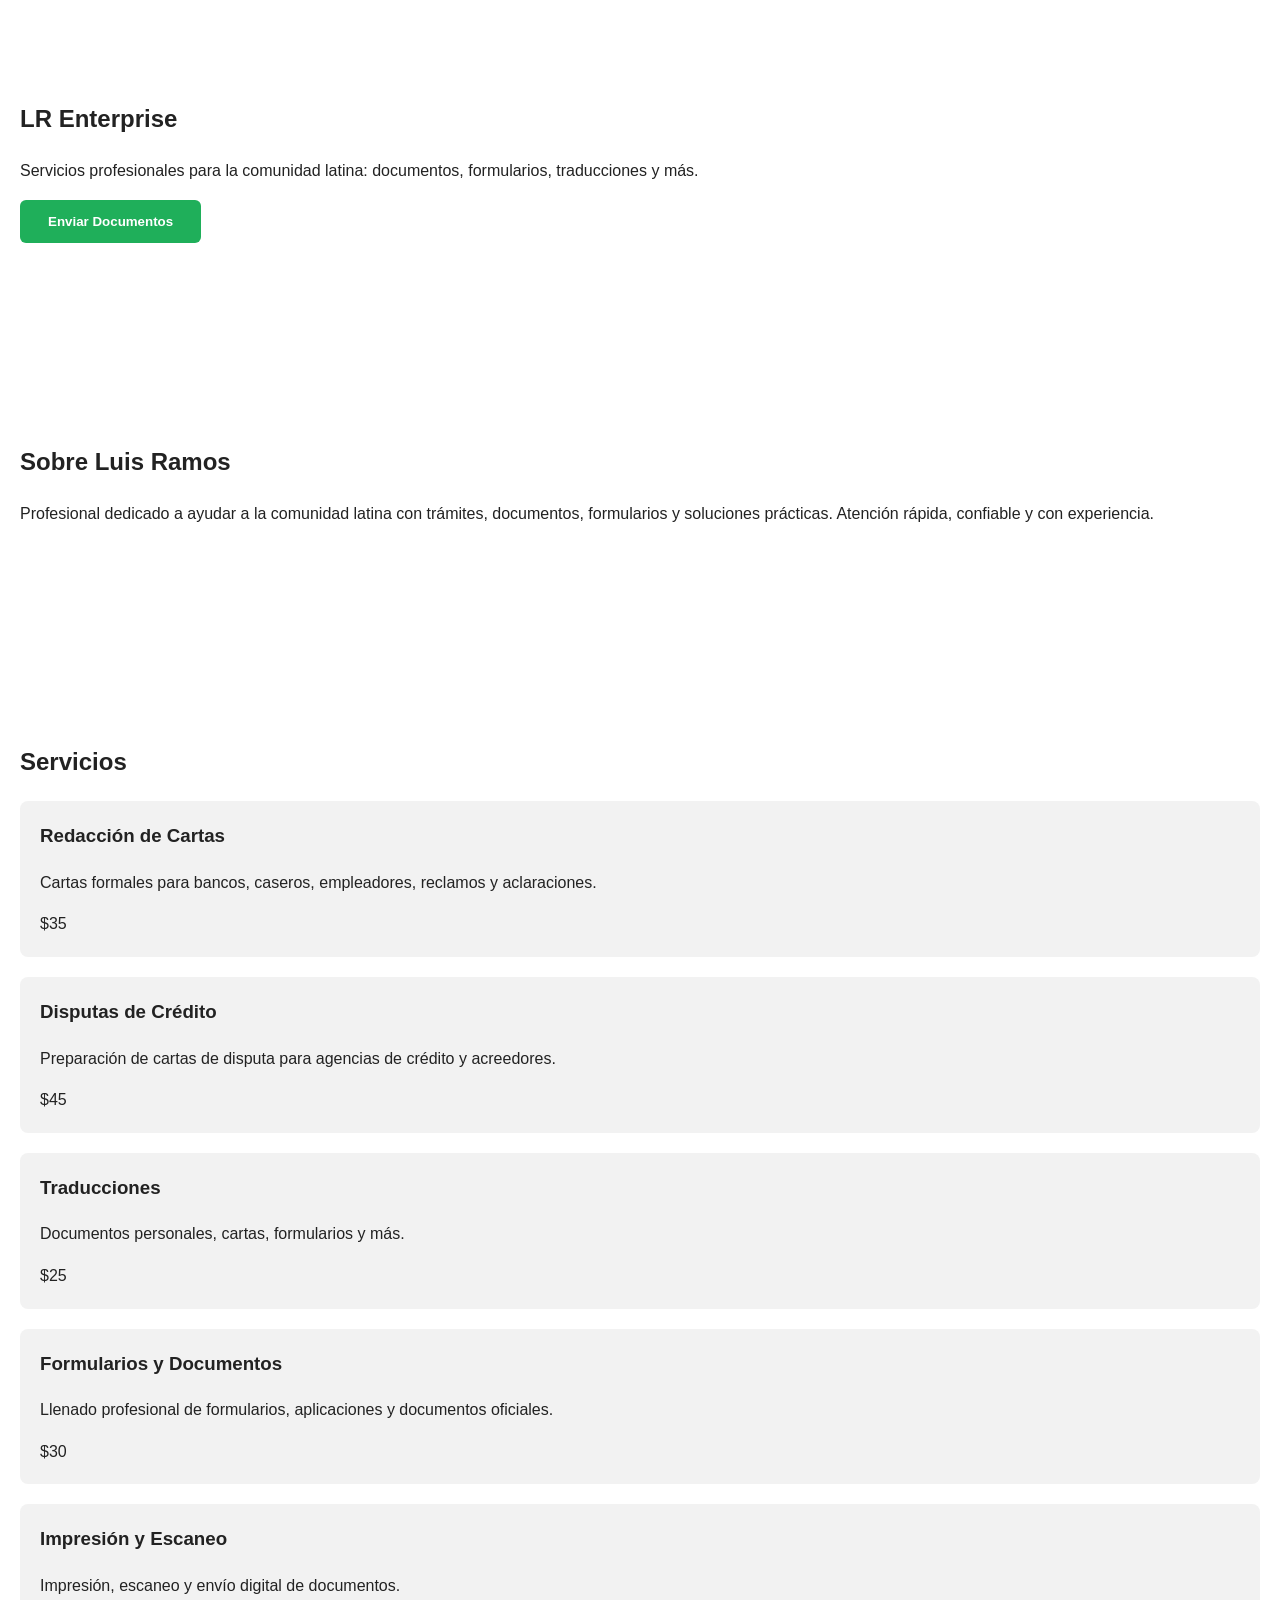
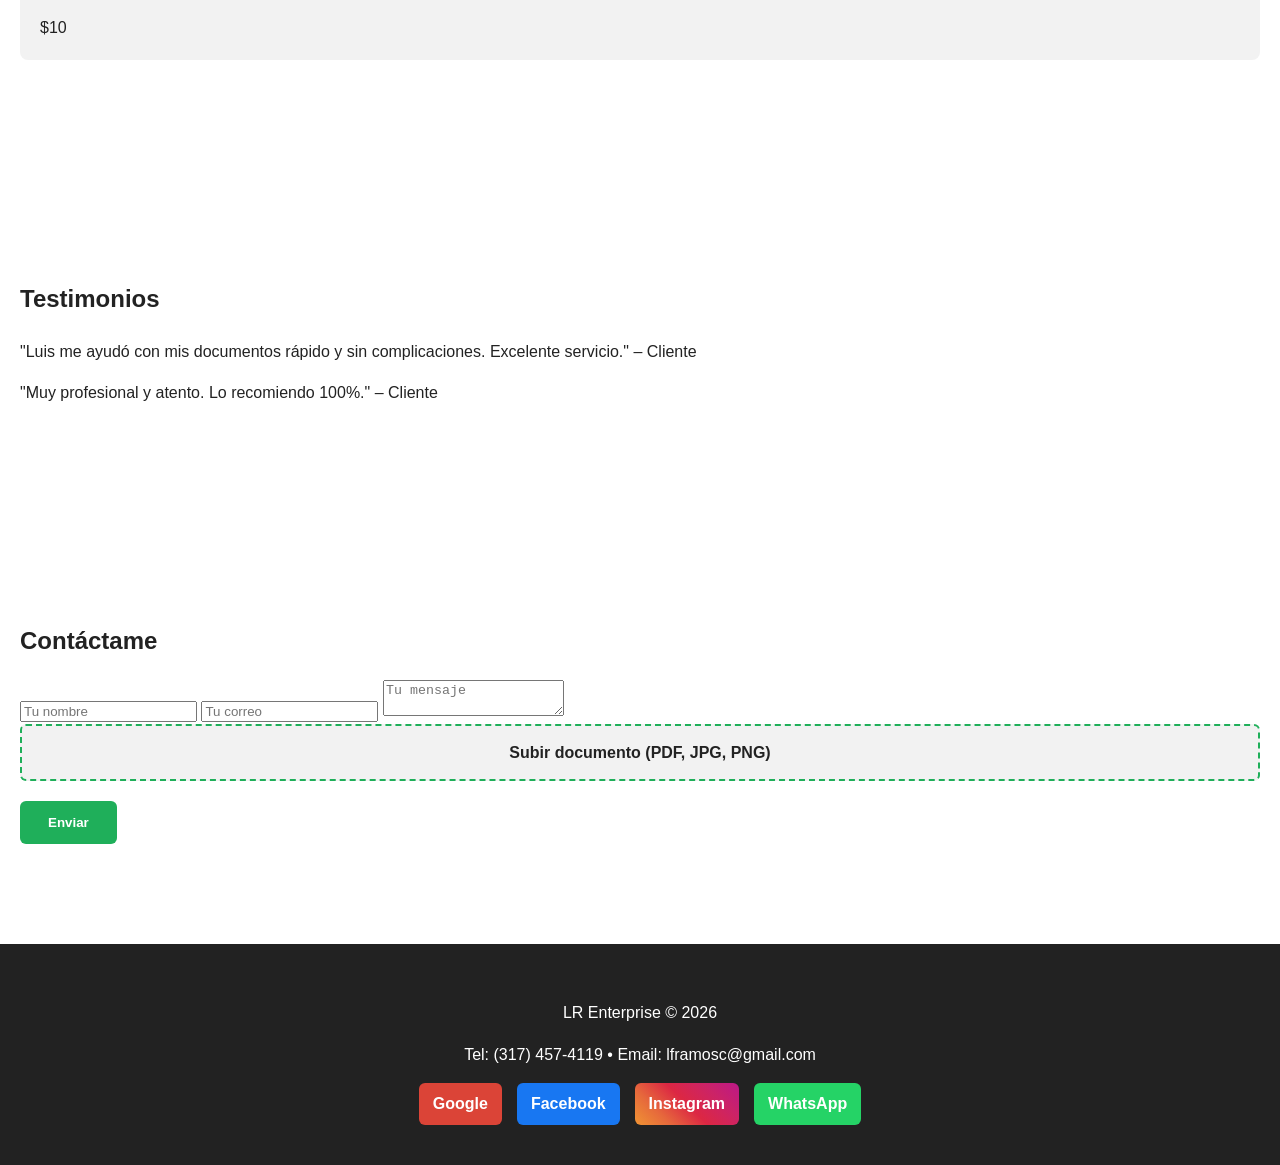
==== index.html @ 32233c4c "Actualizando footer y estilos de redes sociales" ====
<!DOCTYPE html>
<html lang="es">
<head>
  <meta charset="UTF-8">
  <meta name="viewport" content="width=device-width, initial-scale=1.0">
  <title>LR Enterprise - Servicios Profesionales</title>
  <link rel="stylesheet" href="style.css">
</head>

<body>

  <!-- HERO -->
  <section id="hero">
    <h1>LR Enterprise</h1>
    <p>Servicios profesionales para la comunidad latina: documentos, formularios, traducciones y más.</p>
    <button class="btn-primary">Enviar Documentos</button>
  </section>

  <!-- SOBRE LUIS -->
  <section id="about">
    <h2>Sobre Luis Ramos</h2>
    <p>Profesional dedicado a ayudar a la comunidad latina con trámites, documentos, formularios y soluciones prácticas. 
    Atención rápida, confiable y con experiencia.</p>
  </section>

  <!-- SERVICIOS -->
  <section id="services">
    <h2>Servicios</h2>

    <div class="service-item">
      <h3>Redacción de Cartas</h3>
      <p>Cartas formales para bancos, caseros, empleadores, reclamos y aclaraciones.</p>
      <span class="price">$35</span>
    </div>

    <div class="service-item">
      <h3>Disputas de Crédito</h3>
      <p>Preparación de cartas de disputa para agencias de crédito y acreedores.</p>
      <span class="price">$45</span>
    </div>

    <div class="service-item">
      <h3>Traducciones</h3>
      <p>Documentos personales, cartas, formularios y más.</p>
      <span class="price">$25</span>
    </div>

    <div class="service-item">
      <h3>Formularios y Documentos</h3>
      <p>Llenado profesional de formularios, aplicaciones y documentos oficiales.</p>
      <span class="price">$30</span>
    </div>

    <div class="service-item">
      <h3>Impresión y Escaneo</h3>
      <p>Impresión, escaneo y envío digital de documentos.</p>
      <span class="price">$10</span>
    </div>

  </section>

  <!-- TESTIMONIOS -->
  <section id="testimonials">
    <h2>Testimonios</h2>
    <p>"Luis me ayudó con mis documentos rápido y sin complicaciones. Excelente servicio." – Cliente</p>
    <p>"Muy profesional y atento. Lo recomiendo 100%." – Cliente</p>
  </section>

  <!-- FORMULARIO -->
  <section id="contact">
  <h2>Contáctame</h2>

  <form enctype="multipart/form-data">
    <input type="text" placeholder="Tu nombre" required>
    <input type="email" placeholder="Tu correo" required>
    <textarea placeholder="Tu mensaje" required></textarea>

    <label class="file-label">
      Subir documento (PDF, JPG, PNG)
      <input type="file" accept=".pdf,.jpg,.jpeg,.png" required>
    </label>

    <button class="btn-primary">Enviar</button>
  </form>
</section>


  <!-- FOOTER -->
<footer>
  <p>LR Enterprise © 2026</p>
  <p>Tel: (317) 457-4119 • Email: lframosc@gmail.com</p>

  <div class="social-links">
    <a class="google" href="https://g.page/r/" target="_blank">Google</a>
    <a class="facebook" href="https://facebook.com" target="_blank">Facebook</a>
    <a class="instagram" href="https://instagram.com" target="_blank">Instagram</a>
    <a class="whatsapp" href="https://wa.me/13174574119" target="_blank">WhatsApp</a>
  </div>
</footer>
---- style.css ----
/* ===========================
   PALETA LR ENTERPRISE
   =========================== */
:root {
  --verde: #1FAF5A;
  --verde-oscuro: #0D6A36;
  --blanco: #FFFFFF;
  --gris: #F2F2F2;
  --negro: #222222;
}

/* ===========================
   TIPOGRAFÍA Y BASE
   =========================== */
body {
  font-family: 'Inter', sans-serif;
  color: var(--negro);
  background-color: var(--blanco);
  line-height: 1.6;
  margin: 0;
  padding: 0;
}

h1, h2, h3 {
  font-family: 'Poppins', sans-serif;
  color: var(--negro);
  margin-top: 0;
}

/* ===========================
   SECCIONES
   =========================== */
section {
  padding: 100px 20px;
}

/* ===========================
   BOTONES
   =========================== */
.btn-primary {
  background-color: var(--verde);
  color: var(--blanco);
  padding: 14px 28px;
  border-radius: 6px;
  border: none;
  font-weight: 600;
  cursor: pointer;
  transition: 0.3s;
}

.btn-primary:hover {
  background-color: var(--verde-oscuro);
}

.btn-secondary {
  background-color: var(--blanco);
  color: var(--verde);
  padding: 14px 28px;
  border-radius: 6px;
  border: 2px solid var(--verde);
  font-weight: 600;
  cursor: pointer;
  transition: 0.3s;
}

.btn-secondary:hover {
  background-color: var(--gris);
}

/* ===========================
   INPUT DE ARCHIVOS
   =========================== */
.file-label {
  display: block;
  background: var(--gris);
  padding: 14px;
  border-radius: 6px;
  border: 2px dashed var(--verde);
  color: var(--negro);
  font-weight: 600;
  cursor: pointer;
  margin-bottom: 20px;
  text-align: center;
}

.file-label input {
  display: none;
}

.file-label:hover {
  background: #e8e8e8;
}

/* ===========================
   ANIMACIONES SUAVES
   =========================== */

/* Fade-in general */
section, .service-item, #hero h1, #hero p, footer {
  opacity: 0;
  transform: translateY(20px);
  animation: fadeIn 0.8s ease-out forwards;
}

/* Delay para cada sección */
#about { animation-delay: 0.2s; }
#services { animation-delay: 0.4s; }
#testimonials { animation-delay: 0.6s; }
#contact { animation-delay: 0.8s; }
footer { animation-delay: 1s; }

/* Keyframes */
@keyframes fadeIn {
  to {
    opacity: 1;
    transform: translateY(0);
  }
}

/* Hover suave en servicios */
.service-item {
  transition: transform 0.3s ease, box-shadow 0.3s ease;
  padding: 20px;
  border-radius: 8px;
  background: var(--gris);
  margin-bottom: 20px;
}

.service-item:hover {
  transform: translateY(-6px);
  box-shadow: 0 6px 18px rgba(0,0,0,0.1);
}

/* ===========================
   RESPONSIVE - MOVILES
   =========================== */
@media (max-width: 768px) {

  section {
    padding: 60px 20px;
  }

  h1 {
    font-size: 2rem;
    text-align: center;
  }

  h2 {
    font-size: 1.6rem;
    text-align: center;
  }

  #hero p {
    font-size: 1rem;
    text-align: center;
    margin-bottom: 20px;
  }

  .service-item {
    margin-bottom: 40px;
  }

  .price {
    font-size: 1.4rem;
    font-weight: bold;
    display: block;
    margin-top: 10px;
  }

  form {
    display: flex;
    flex-direction: column;
    gap: 15px;
  }

  input, textarea {
    width: 100%;
    padding: 12px;
    border-radius: 6px;
    border: 1px solid #ccc;
  }

  button {
    width: 100%;
  }

  footer p {
    text-align: center;
    font-size: 0.9rem;
  }
}

/* REDES SOCIALES */
.social-links {
  margin-top: 15px;
  display: flex;
  gap: 15px;
  justify-content: center;
}

.social-links a {
  padding: 8px 14px;
  border-radius: 6px;
  color: white;
  font-weight: bold;
  text-decoration: none;
}

/* Colores de cada red */
.social-links .google { background: #DB4437; }
.social-links .facebook { background: #1877F2; }
.social-links .instagram { 
  background: linear-gradient(45deg, #f09433, #e6683c, #dc2743, #cc2366, #bc1888); 
}
.social-links .whatsapp { background: #25D366; }

.social-links a:hover {
  opacity: 0.85;
}

footer {
  background: var(--negro);
  color: white;
  padding: 40px 20px;
  text-align: center;
}
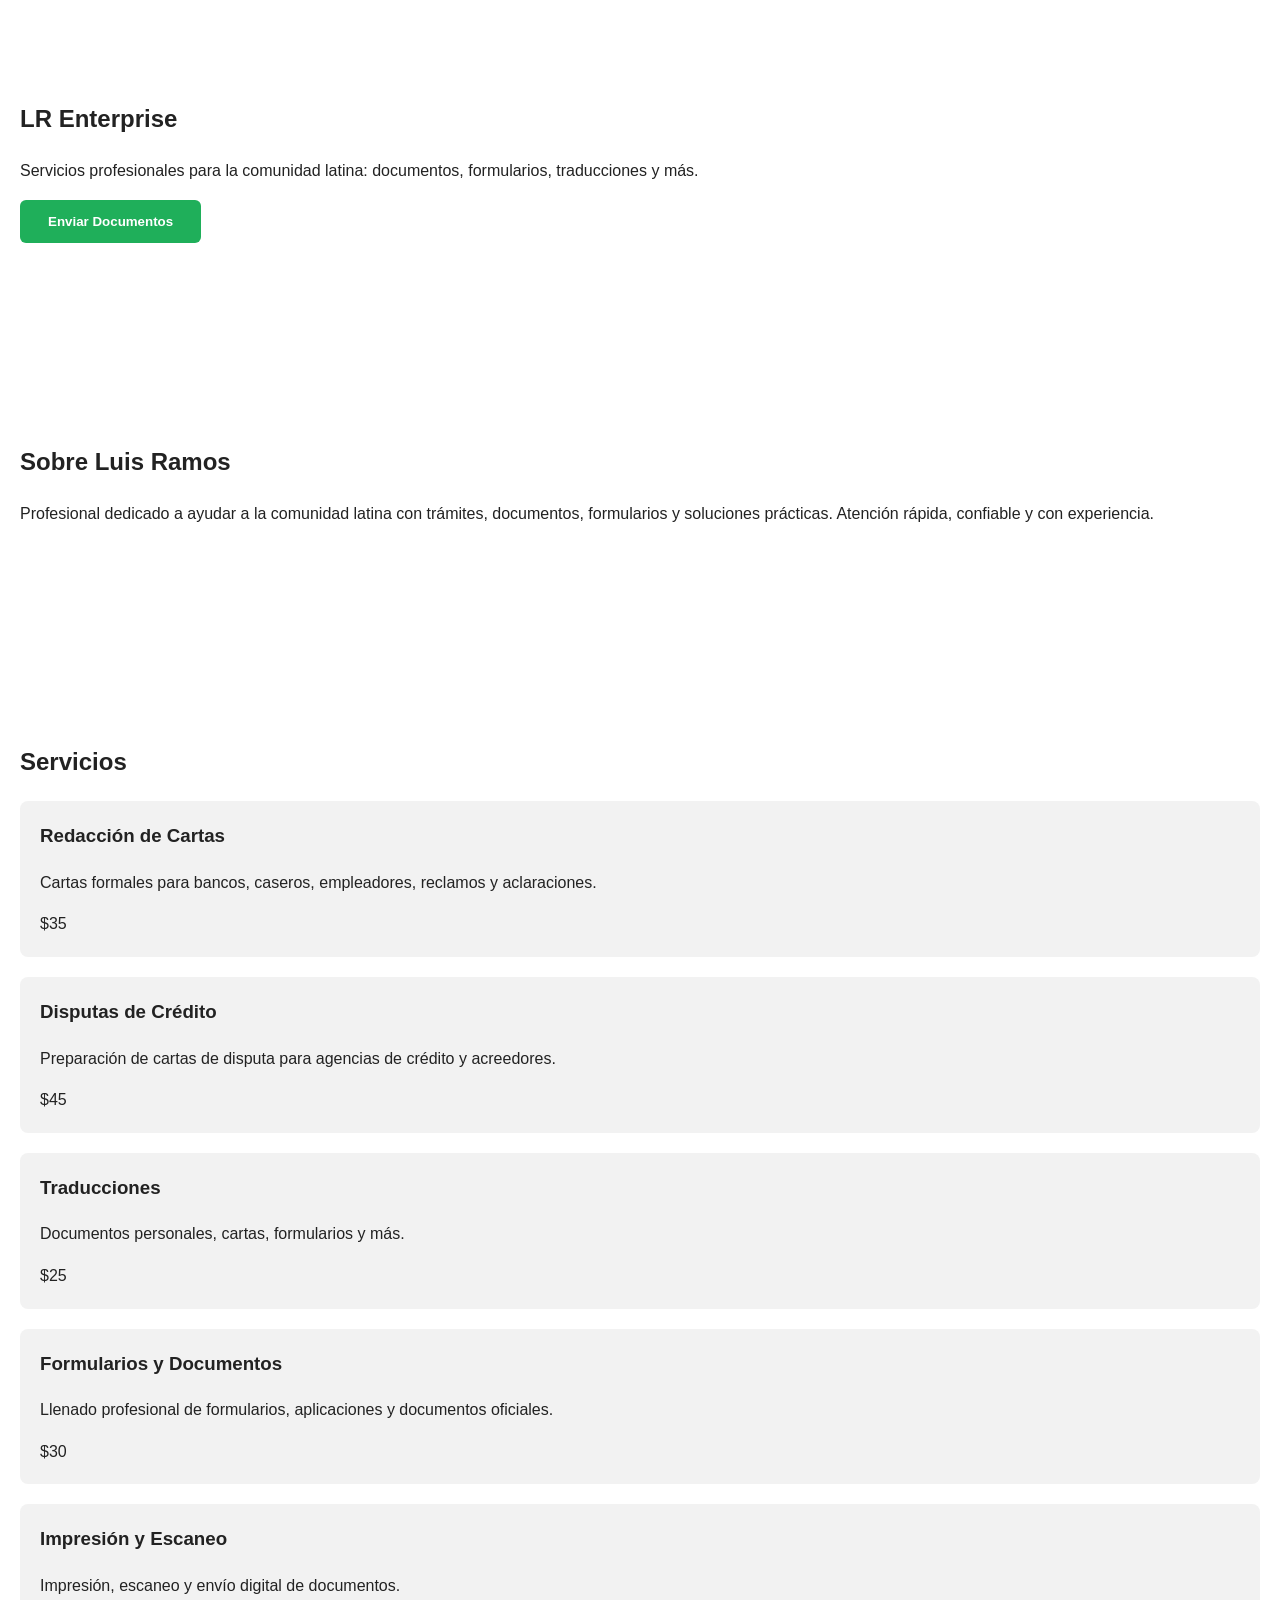
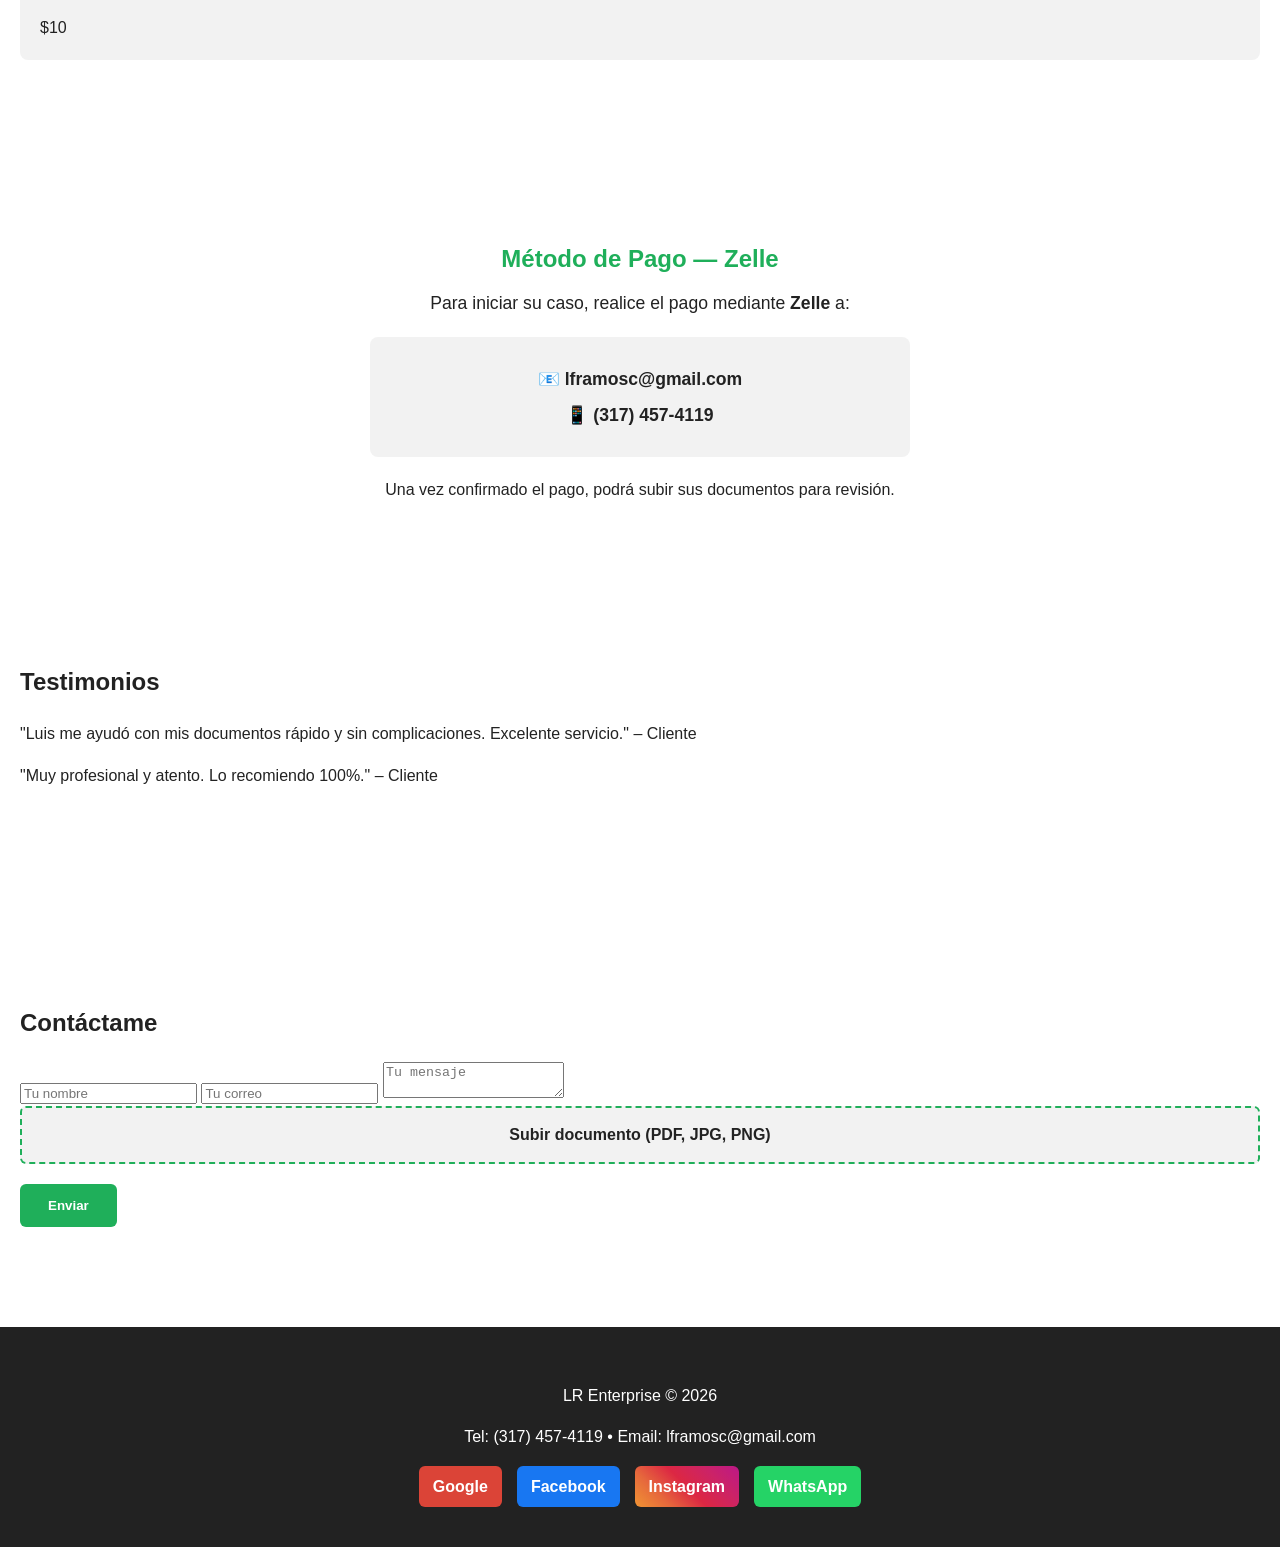
==== commit 9d98cfca: "Actualizando index.html con sección de pago Zelle" ====
--- a/index.html
+++ b/index.html
@@ -56,7 +56,30 @@
       <p>Impresión, escaneo y envío digital de documentos.</p>
       <span class="price">$10</span>
     </div>
+  </section>
 
+  <!-- MÉTODO DE PAGO -->
+  <section id="pago" style="padding: 60px 20px; text-align: center;">
+    <h2 style="color: var(--verde); font-family: 'Poppins', sans-serif; margin-bottom: 10px;">
+      Método de Pago — Zelle
+    </h2>
+
+    <p style="font-size: 1.1rem; color: var(--negro); max-width: 600px; margin: 0 auto 20px;">
+      Para iniciar su caso, realice el pago mediante <strong>Zelle</strong> a:
+    </p>
+
+    <div style="background: var(--gris); padding: 20px; border-radius: 8px; max-width: 500px; margin: 0 auto;">
+      <p style="margin: 8px 0; font-size: 1.1rem;">
+        📧 <strong>lframosc@gmail.com</strong>
+      </p>
+      <p style="margin: 8px 0; font-size: 1.1rem;">
+        📱 <strong>(317) 457‑4119</strong>
+      </p>
+    </div>
+
+    <p style="font-size: 1rem; color: var(--negro); max-width: 600px; margin: 20px auto 0;">
+      Una vez confirmado el pago, podrá subir sus documentos para revisión.
+    </p>
   </section>
 
   <!-- TESTIMONIOS -->
@@ -68,33 +91,35 @@
 
   <!-- FORMULARIO -->
   <section id="contact">
-  <h2>Contáctame</h2>
+    <h2>Contáctame</h2>
 
-  <form enctype="multipart/form-data">
-    <input type="text" placeholder="Tu nombre" required>
-    <input type="email" placeholder="Tu correo" required>
-    <textarea placeholder="Tu mensaje" required></textarea>
+    <form enctype="multipart/form-data">
+      <input type="text" placeholder="Tu nombre" required>
+      <input type="email" placeholder="Tu correo" required>
+      <textarea placeholder="Tu mensaje" required></textarea>
 
-    <label class="file-label">
-      Subir documento (PDF, JPG, PNG)
-      <input type="file" accept=".pdf,.jpg,.jpeg,.png" required>
-    </label>
+      <label class="file-label">
+        Subir documento (PDF, JPG, PNG)
+        <input type="file" accept=".pdf,.jpg,.jpeg,.png" required>
+      </label>
 
-    <button class="btn-primary">Enviar</button>
-  </form>
-</section>
-
+      <button class="btn-primary">Enviar</button>
+    </form>
+  </section>
 
   <!-- FOOTER -->
-<footer>
-  <p>LR Enterprise © 2026</p>
-  <p>Tel: (317) 457-4119 • Email: lframosc@gmail.com</p>
+  <footer>
+    <p>LR Enterprise © 2026</p>
+    <p>Tel: (317) 457-4119 • Email: lframosc@gmail.com</p>
 
-  <div class="social-links">
-    <a class="google" href="https://g.page/r/" target="_blank">Google</a>
-    <a class="facebook" href="https://facebook.com" target="_blank">Facebook</a>
-    <a class="instagram" href="https://instagram.com" target="_blank">Instagram</a>
-    <a class="whatsapp" href="https://wa.me/13174574119" target="_blank">WhatsApp</a>
-  </div>
-</footer>
+    <div class="social-links">
+      <a class="google" href="https://g.page/r/" target="_blank">Google</a>
+      <a class="facebook" href="https://facebook.com" target="_blank">Facebook</a>
+      <a class="instagram" href="https://instagram.com" target="_blank">Instagram</a>
+      <a class="whatsapp" href="https://wa.me/13174574119" target="_blank">WhatsApp</a>
+    </div>
+  </footer>
 
+</body>
+</html>
+
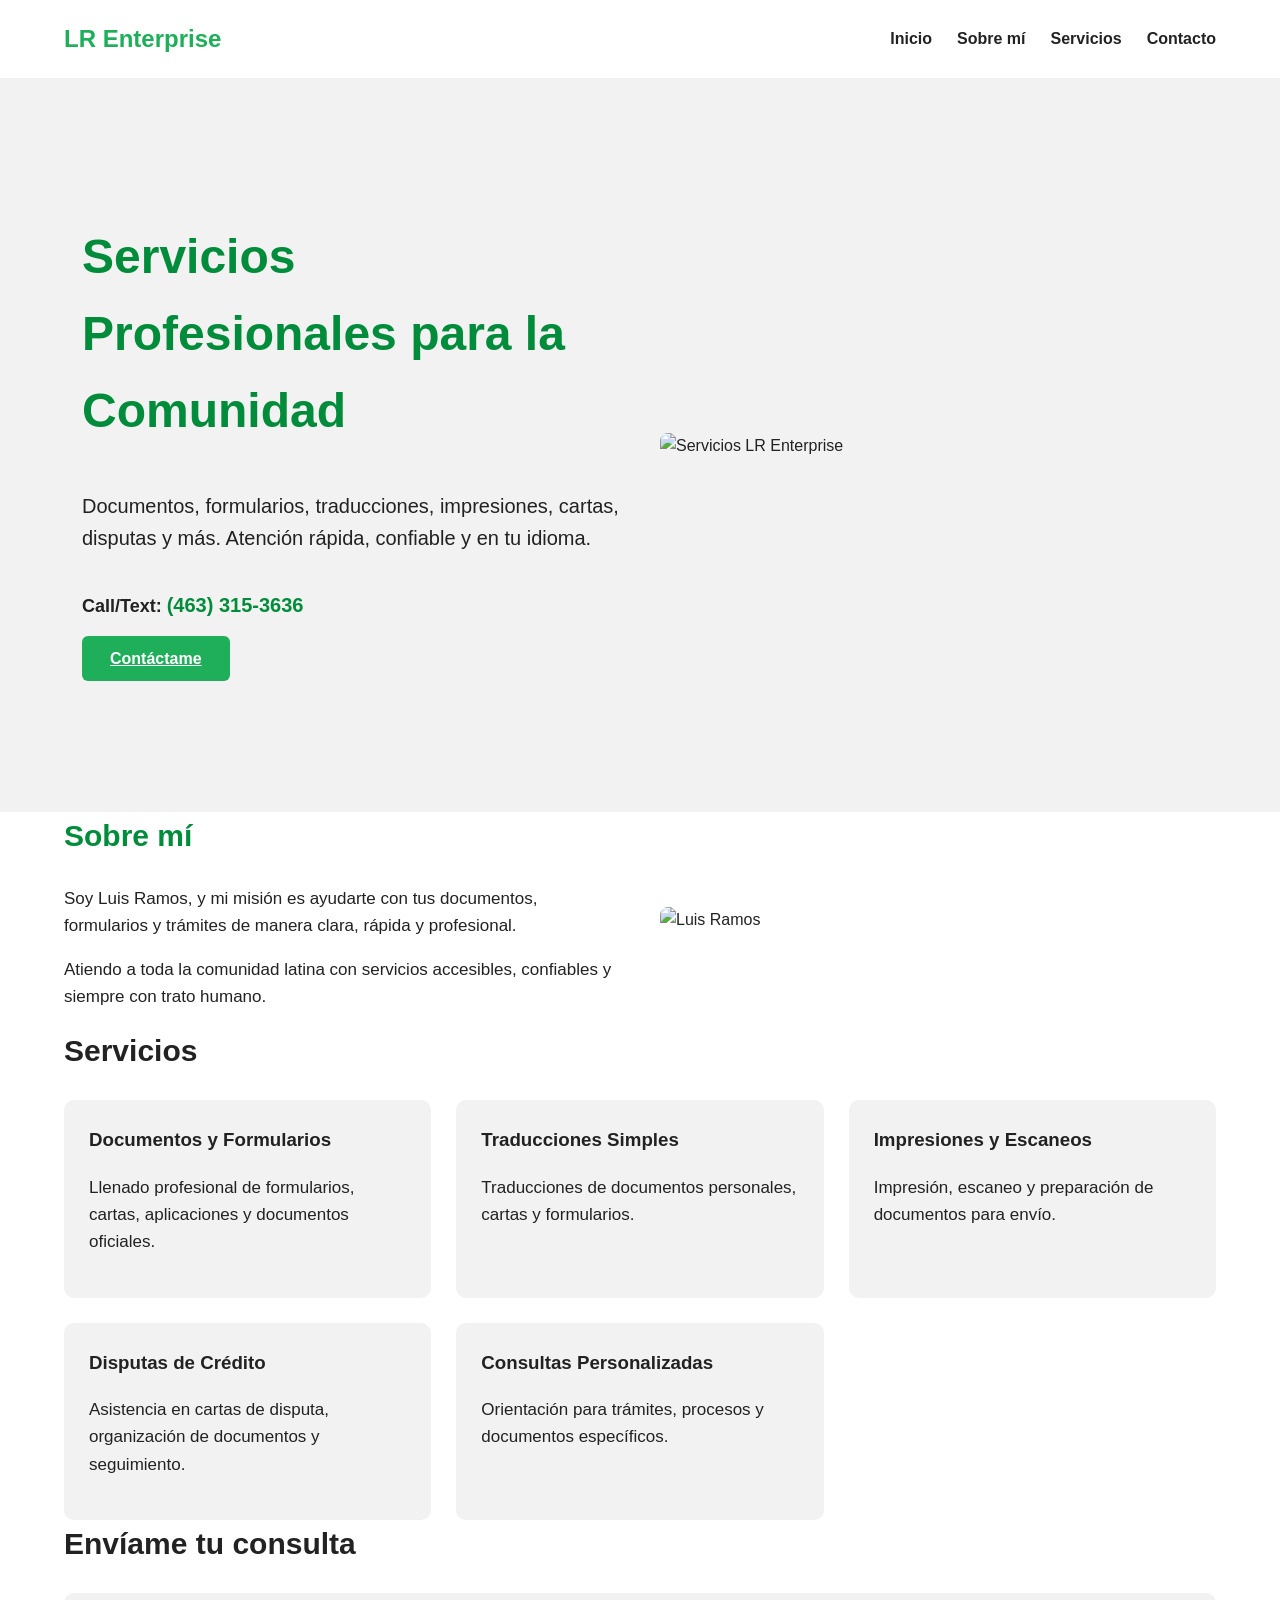
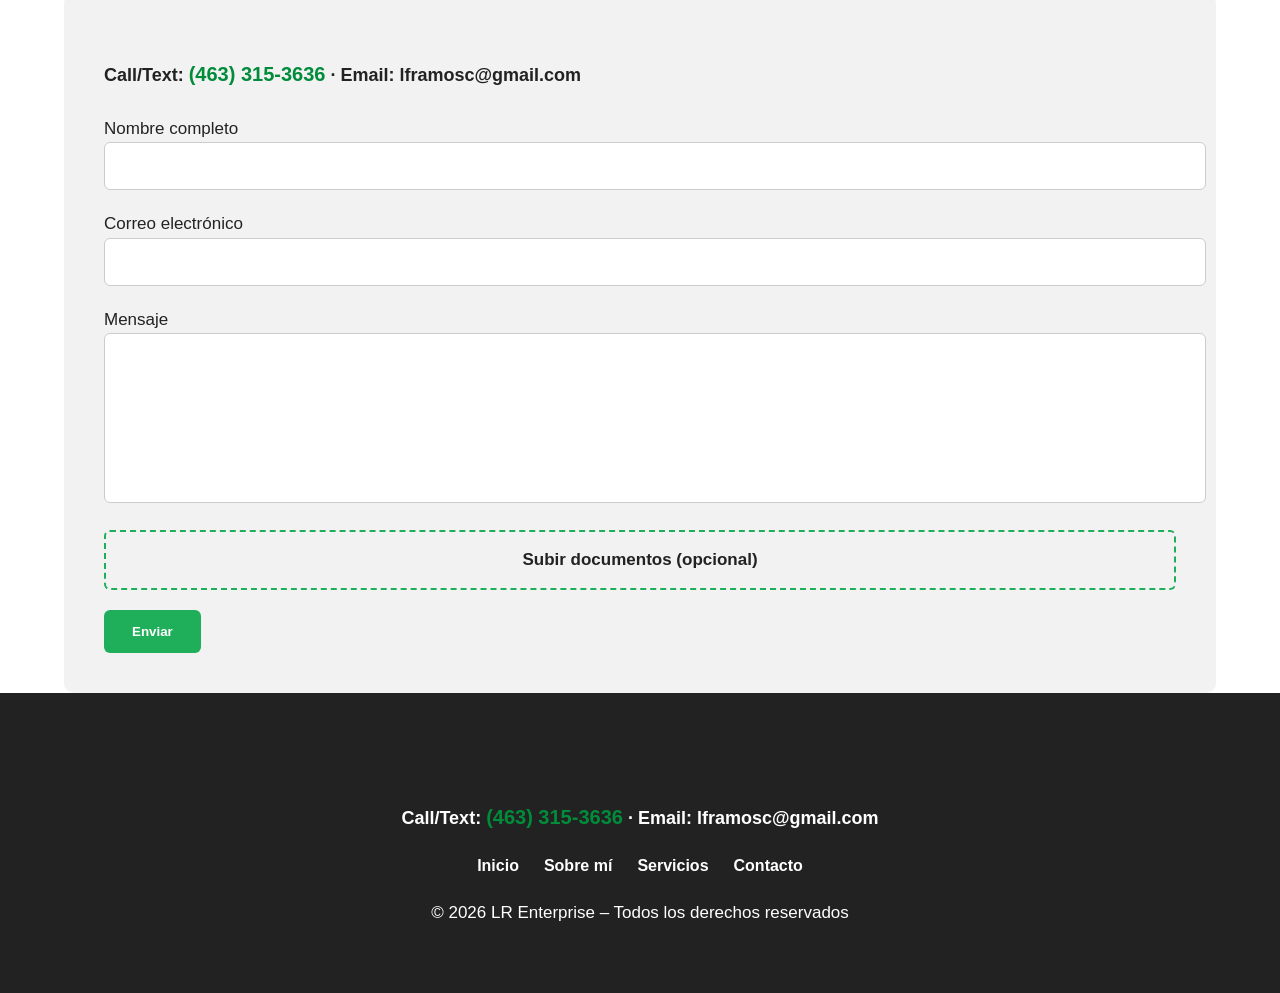
==== commit 421c38cc: "Subiendo landing LR Enterprise" ====
--- a/index.html
+++ b/index.html
@@ -3,120 +3,177 @@
 <head>
   <meta charset="UTF-8">
   <meta name="viewport" content="width=device-width, initial-scale=1.0">
-  <title>LR Enterprise - Servicios Profesionales</title>
+  <title>LR Enterprise – Servicios Profesionales</title>
   <link rel="stylesheet" href="style.css">
 </head>
 
 <body>
 
-  <!-- HERO -->
+  <!-- ===========================
+       NAVBAR
+       =========================== -->
+  <nav>
+    <div class="nav-container">
+      <div class="logo">LR Enterprise</div>
+      <div class="nav-links">
+        <a href="#hero">Inicio</a>
+        <a href="#about">Sobre mí</a>
+        <a href="#services">Servicios</a>
+        <a href="#contact">Contacto</a>
+      </div>
+    </div>
+  </nav>
+
+  <!-- ===========================
+       HERO
+       =========================== -->
   <section id="hero">
-    <h1>LR Enterprise</h1>
-    <p>Servicios profesionales para la comunidad latina: documentos, formularios, traducciones y más.</p>
-    <button class="btn-primary">Enviar Documentos</button>
-  </section>
+    <div class="container grid-2">
+      <div>
+        <h1>Servicios Profesionales para la Comunidad</h1>
+        <p>Documentos, formularios, traducciones, impresiones, cartas, disputas y más. Atención rápida, confiable y en tu idioma.</p>
 
-  <!-- SOBRE LUIS -->
-  <section id="about">
-    <h2>Sobre Luis Ramos</h2>
-    <p>Profesional dedicado a ayudar a la comunidad latina con trámites, documentos, formularios y soluciones prácticas. 
-    Atención rápida, confiable y con experiencia.</p>
-  </section>
+        <div class="contact-block">
+          Call/Text:
+          <span class="contact-number">(463) 315-3636</span>
+        </div>
 
-  <!-- SERVICIOS -->
-  <section id="services">
-    <h2>Servicios</h2>
+        <br>
+        <a href="#contact" class="btn-primary">Contáctame</a>
+      </div>
 
-    <div class="service-item">
-      <h3>Redacción de Cartas</h3>
-      <p>Cartas formales para bancos, caseros, empleadores, reclamos y aclaraciones.</p>
-      <span class="price">$35</span>
-    </div>
-
-    <div class="service-item">
-      <h3>Disputas de Crédito</h3>
-      <p>Preparación de cartas de disputa para agencias de crédito y acreedores.</p>
-      <span class="price">$45</span>
-    </div>
-
-    <div class="service-item">
-      <h3>Traducciones</h3>
-      <p>Documentos personales, cartas, formularios y más.</p>
-      <span class="price">$25</span>
-    </div>
-
-    <div class="service-item">
-      <h3>Formularios y Documentos</h3>
-      <p>Llenado profesional de formularios, aplicaciones y documentos oficiales.</p>
-      <span class="price">$30</span>
-    </div>
-
-    <div class="service-item">
-      <h3>Impresión y Escaneo</h3>
-      <p>Impresión, escaneo y envío digital de documentos.</p>
-      <span class="price">$10</span>
+      <div>
+        <img src="https://via.placeholder.com/500x350" alt="Servicios LR Enterprise">
+      </div>
     </div>
   </section>
 
-  <!-- MÉTODO DE PAGO -->
-  <section id="pago" style="padding: 60px 20px; text-align: center;">
-    <h2 style="color: var(--verde); font-family: 'Poppins', sans-serif; margin-bottom: 10px;">
-      Método de Pago — Zelle
-    </h2>
+  <!-- ===========================
+       ABOUT
+       =========================== -->
+  <section id="about">
+    <div class="container about-container">
+      <div class="about-text">
+        <h2>Sobre mí</h2>
+        <p>Soy Luis Ramos, y mi misión es ayudarte con tus documentos, formularios y trámites de manera clara, rápida y profesional.</p>
+        <p>Atiendo a toda la comunidad latina con servicios accesibles, confiables y siempre con trato humano.</p>
+      </div>
 
-    <p style="font-size: 1.1rem; color: var(--negro); max-width: 600px; margin: 0 auto 20px;">
-      Para iniciar su caso, realice el pago mediante <strong>Zelle</strong> a:
-    </p>
-
-    <div style="background: var(--gris); padding: 20px; border-radius: 8px; max-width: 500px; margin: 0 auto;">
-      <p style="margin: 8px 0; font-size: 1.1rem;">
-        📧 <strong>lframosc@gmail.com</strong>
-      </p>
-      <p style="margin: 8px 0; font-size: 1.1rem;">
-        📱 <strong>(317) 457‑4119</strong>
-      </p>
+      <div>
+        <img src="https://via.placeholder.com/450x350" alt="Luis Ramos">
+      </div>
     </div>
-
-    <p style="font-size: 1rem; color: var(--negro); max-width: 600px; margin: 20px auto 0;">
-      Una vez confirmado el pago, podrá subir sus documentos para revisión.
-    </p>
   </section>
 
-  <!-- TESTIMONIOS -->
-  <section id="testimonials">
-    <h2>Testimonios</h2>
-    <p>"Luis me ayudó con mis documentos rápido y sin complicaciones. Excelente servicio." – Cliente</p>
-    <p>"Muy profesional y atento. Lo recomiendo 100%." – Cliente</p>
+  <!-- ===========================
+       SERVICIOS
+       =========================== -->
+  <section id="services">
+    <div class="container">
+      <h2>Servicios</h2>
+
+      <div class="services-grid">
+
+        <div class="service-item">
+          <h3>Documentos y Formularios</h3>
+          <p>Llenado profesional de formularios, cartas, aplicaciones y documentos oficiales.</p>
+        </div>
+
+        <div class="service-item">
+          <h3>Traducciones Simples</h3>
+          <p>Traducciones de documentos personales, cartas y formularios.</p>
+        </div>
+
+        <div class="service-item">
+          <h3>Impresiones y Escaneos</h3>
+          <p>Impresión, escaneo y preparación de documentos para envío.</p>
+        </div>
+
+        <div class="service-item">
+          <h3>Disputas de Crédito</h3>
+          <p>Asistencia en cartas de disputa, organización de documentos y seguimiento.</p>
+        </div>
+
+        <div class="service-item">
+          <h3>Consultas Personalizadas</h3>
+          <p>Orientación para trámites, procesos y documentos específicos.</p>
+        </div>
+
+      </div>
+    </div>
   </section>
 
-  <!-- FORMULARIO -->
+  <!-- ===========================
+       FORMULARIO DE CONTACTO
+       =========================== -->
   <section id="contact">
-    <h2>Contáctame</h2>
+    <div class="container">
+      <h2>Envíame tu consulta</h2>
 
-    <form enctype="multipart/form-data">
-      <input type="text" placeholder="Tu nombre" required>
-      <input type="email" placeholder="Tu correo" required>
-      <textarea placeholder="Tu mensaje" required></textarea>
+      <div class="form-container">
 
-      <label class="file-label">
-        Subir documento (PDF, JPG, PNG)
-        <input type="file" accept=".pdf,.jpg,.jpeg,.png" required>
-      </label>
+        <div class="contact-block">
+          Call/Text:
+          <span class="contact-number">(463) 315-3636</span>
+          · Email:
+          <strong>lframosc@gmail.com</strong>
+        </div>
 
-      <button class="btn-primary">Enviar</button>
-    </form>
+        <br>
+
+        <form action="#" method="POST" enctype="multipart/form-data">
+
+          <div class="form-group">
+            <label>Nombre completo</label>
+            <input type="text" required>
+          </div>
+
+          <div class="form-group">
+            <label>Correo electrónico</label>
+            <input type="email" required>
+          </div>
+
+          <div class="form-group">
+            <label>Mensaje</label>
+            <textarea required></textarea>
+          </div>
+
+          <label class="file-label">
+            Subir documentos (opcional)
+            <input type="file" name="files">
+          </label>
+
+          <button type="submit" class="btn-primary">Enviar</button>
+
+        </form>
+      </div>
+    </div>
   </section>
 
-  <!-- FOOTER -->
+  <!-- ===========================
+       FOOTER
+       =========================== -->
   <footer>
-    <p>LR Enterprise © 2026</p>
-    <p>Tel: (317) 457-4119 • Email: lframosc@gmail.com</p>
+    <div class="container">
 
-    <div class="social-links">
-      <a class="google" href="https://g.page/r/" target="_blank">Google</a>
-      <a class="facebook" href="https://facebook.com" target="_blank">Facebook</a>
-      <a class="instagram" href="https://instagram.com" target="_blank">Instagram</a>
-      <a class="whatsapp" href="https://wa.me/13174574119" target="_blank">WhatsApp</a>
+      <h3>LR Enterprise</h3>
+
+      <div class="contact-block">
+        Call/Text:
+        <span class="contact-number">(463) 315-3636</span>
+        · Email:
+        <strong>lframosc@gmail.com</strong>
+      </div>
+
+      <div class="footer-links">
+        <a href="#hero">Inicio</a>
+        <a href="#about">Sobre mí</a>
+        <a href="#services">Servicios</a>
+        <a href="#contact">Contacto</a>
+      </div>
+
+      <p style="margin-top:20px;">© 2026 LR Enterprise – Todos los derechos reservados</p>
+
     </div>
   </footer>
 
--- a/style.css
+++ b/style.css
@@ -3,7 +3,7 @@
    =========================== */
 :root {
   --verde: #1FAF5A;
-  --verde-oscuro: #0D6A36;
+  --verde-oscuro: #008C3A;
   --blanco: #FFFFFF;
   --gris: #F2F2F2;
   --negro: #222222;
@@ -27,11 +27,97 @@
   margin-top: 0;
 }
 
-/* ===========================
-   SECCIONES
-   =========================== */
-section {
-  padding: 100px 20px;
+h1 { font-size: 42px; font-weight: 700; }
+h2 { font-size: 30px; font-weight: 600; }
+p, li, label, input, textarea { font-size: 17px; }
+
+/* Scroll suave */
+html { scroll-behavior: smooth; }
+
+/* Imágenes responsive */
+img { max-width: 100%; height: auto; border-radius: 8px; }
+
+/* ===========================
+   CONTENEDORES Y GRID
+   =========================== */
+.container {
+  width: 90%;
+  max-width: 1200px;
+  margin: auto;
+}
+
+.grid-2 {
+  display: grid;
+  grid-template-columns: repeat(2, 1fr);
+  gap: 40px;
+  align-items: center;
+}
+
+.grid-3 {
+  display: grid;
+  grid-template-columns: repeat(3, 1fr);
+  gap: 30px;
+}
+
+/* ===========================
+   NAVBAR
+   =========================== */
+nav {
+  width: 100%;
+  padding: 20px 0;
+  background: var(--blanco);
+  position: sticky;
+  top: 0;
+  z-index: 1000;
+  border-bottom: 1px solid #eee;
+}
+
+.nav-container {
+  display: flex;
+  justify-content: space-between;
+  align-items: center;
+  width: 90%;
+  margin: auto;
+}
+
+.logo {
+  font-size: 24px;
+  font-weight: 700;
+  color: var(--verde);
+}
+
+.nav-links {
+  display: flex;
+  gap: 25px;
+}
+
+.nav-links a {
+  text-decoration: none;
+  color: var(--negro);
+  font-weight: 600;
+  transition: 0.3s;
+}
+
+.nav-links a:hover {
+  color: var(--verde);
+}
+
+/* ===========================
+   HERO
+   =========================== */
+#hero {
+  padding: 140px 20px;
+  background: var(--gris);
+}
+
+#hero h1 {
+  font-size: 48px;
+  color: var(--verde-oscuro);
+}
+
+#hero p {
+  font-size: 20px;
+  margin-bottom: 25px;
 }
 
 /* ===========================
@@ -48,9 +134,7 @@
   transition: 0.3s;
 }
 
-.btn-primary:hover {
-  background-color: var(--verde-oscuro);
-}
+.btn-primary:hover { background-color: var(--verde-oscuro); }
 
 .btn-secondary {
   background-color: var(--blanco);
@@ -63,13 +147,67 @@
   transition: 0.3s;
 }
 
-.btn-secondary:hover {
-  background-color: var(--gris);
-}
-
-/* ===========================
-   INPUT DE ARCHIVOS
-   =========================== */
+.btn-secondary:hover { background-color: var(--gris); }
+
+/* ===========================
+   ABOUT
+   =========================== */
+.about-container {
+  display: grid;
+  grid-template-columns: 1fr 1fr;
+  gap: 40px;
+  align-items: center;
+}
+
+.about-text h2 {
+  color: var(--verde-oscuro);
+}
+
+/* ===========================
+   SERVICIOS
+   =========================== */
+.services-grid {
+  display: grid;
+  grid-template-columns: repeat(auto-fit, minmax(280px, 1fr));
+  gap: 25px;
+}
+
+.service-item {
+  background: var(--gris);
+  padding: 25px;
+  border-radius: 10px;
+  transition: 0.3s;
+}
+
+.service-item:hover {
+  transform: translateY(-6px);
+  box-shadow: 0 6px 18px rgba(0,0,0,0.1);
+}
+
+/* ===========================
+   FORMULARIO
+   =========================== */
+.form-container {
+  background: var(--gris);
+  padding: 40px;
+  border-radius: 10px;
+}
+
+.form-group {
+  margin-bottom: 20px;
+}
+
+input, textarea {
+  width: 100%;
+  padding: 14px;
+  border-radius: 6px;
+  border: 1px solid #ccc;
+  font-size: 16px;
+}
+
+textarea { height: 140px; resize: none; }
+
+/* File upload */
 .file-label {
   display: block;
   background: var(--gris);
@@ -83,114 +221,41 @@
   text-align: center;
 }
 
-.file-label input {
-  display: none;
-}
-
-.file-label:hover {
-  background: #e8e8e8;
-}
-
-/* ===========================
-   ANIMACIONES SUAVES
-   =========================== */
-
-/* Fade-in general */
-section, .service-item, #hero h1, #hero p, footer {
-  opacity: 0;
-  transform: translateY(20px);
-  animation: fadeIn 0.8s ease-out forwards;
-}
-
-/* Delay para cada sección */
-#about { animation-delay: 0.2s; }
-#services { animation-delay: 0.4s; }
-#testimonials { animation-delay: 0.6s; }
-#contact { animation-delay: 0.8s; }
-footer { animation-delay: 1s; }
-
-/* Keyframes */
-@keyframes fadeIn {
-  to {
-    opacity: 1;
-    transform: translateY(0);
-  }
-}
-
-/* Hover suave en servicios */
-.service-item {
-  transition: transform 0.3s ease, box-shadow 0.3s ease;
-  padding: 20px;
-  border-radius: 8px;
-  background: var(--gris);
-  margin-bottom: 20px;
-}
-
-.service-item:hover {
-  transform: translateY(-6px);
-  box-shadow: 0 6px 18px rgba(0,0,0,0.1);
-}
-
-/* ===========================
-   RESPONSIVE - MOVILES
-   =========================== */
-@media (max-width: 768px) {
-
-  section {
-    padding: 60px 20px;
-  }
-
-  h1 {
-    font-size: 2rem;
-    text-align: center;
-  }
-
-  h2 {
-    font-size: 1.6rem;
-    text-align: center;
-  }
-
-  #hero p {
-    font-size: 1rem;
-    text-align: center;
-    margin-bottom: 20px;
-  }
-
-  .service-item {
-    margin-bottom: 40px;
-  }
-
-  .price {
-    font-size: 1.4rem;
-    font-weight: bold;
-    display: block;
-    margin-top: 10px;
-  }
-
-  form {
-    display: flex;
-    flex-direction: column;
-    gap: 15px;
-  }
-
-  input, textarea {
-    width: 100%;
-    padding: 12px;
-    border-radius: 6px;
-    border: 1px solid #ccc;
-  }
-
-  button {
-    width: 100%;
-  }
-
-  footer p {
-    text-align: center;
-    font-size: 0.9rem;
-  }
-}
-
-/* REDES SOCIALES */
+.file-label input { display: none; }
+.file-label:hover { background: #e8e8e8; }
+
+/* ===========================
+   BLOQUES NUEVOS PARA CONTACTO
+   =========================== */
+.contact-number {
+  font-size: 20px;
+  font-weight: 700;
+  color: var(--verde-oscuro);
+  display: inline-block;
+  margin-top: 10px;
+}
+
+.contact-block {
+  margin-top: 15px;
+  font-size: 18px;
+  font-weight: 600;
+  color: var(--negro);
+}
+
+footer .contact-block {
+  color: var(--blanco);
+}
+
+.contact-icon {
+  margin-right: 6px;
+  color: var(--verde);
+  font-size: 20px;
+  vertical-align: middle;
+}
+
+/* ===========================
+   REDES SOCIALES
+   =========================== */
 .social-links {
   margin-top: 15px;
   display: flex;
@@ -206,21 +271,61 @@
   text-decoration: none;
 }
 
-/* Colores de cada red */
 .social-links .google { background: #DB4437; }
 .social-links .facebook { background: #1877F2; }
-.social-links .instagram { 
-  background: linear-gradient(45deg, #f09433, #e6683c, #dc2743, #cc2366, #bc1888); 
-}
+.social-links .instagram { background: linear-gradient(45deg,#f09433,#e6683c,#dc2743,#cc2366,#bc1888); }
 .social-links .whatsapp { background: #25D366; }
 
-.social-links a:hover {
-  opacity: 0.85;
-}
-
+.social-links a:hover { opacity: 0.85; }
+
+/* ===========================
+   FOOTER
+   =========================== */
 footer {
   background: var(--negro);
   color: white;
-  padding: 40px 20px;
+  padding: 50px 20px;
   text-align: center;
 }
+
+.footer-links {
+  margin-top: 20px;
+  display: flex;
+  justify-content: center;
+  gap: 25px;
+}
+
+.footer-links a {
+  color: white;
+  text-decoration: none;
+  font-weight: 600;
+}
+
+.footer-links a:hover { color: var(--verde); }
+
+/* ===========================
+   RESPONSIVE
+   =========================== */
+@media (max-width: 768px) {
+
+  .grid-2 {
+    grid-template-columns: 1fr;
+    text-align: center;
+  }
+
+  nav .nav-links { display: none; }
+
+  #hero h1 { font-size: 34px; }
+  #hero p { font-size: 18px; }
+
+  .about-container {
+    grid-template-columns: 1fr;
+  }
+
+  .form-container {
+    padding: 25px;
+  }
+
+  button { width: 100%; }
+}
+
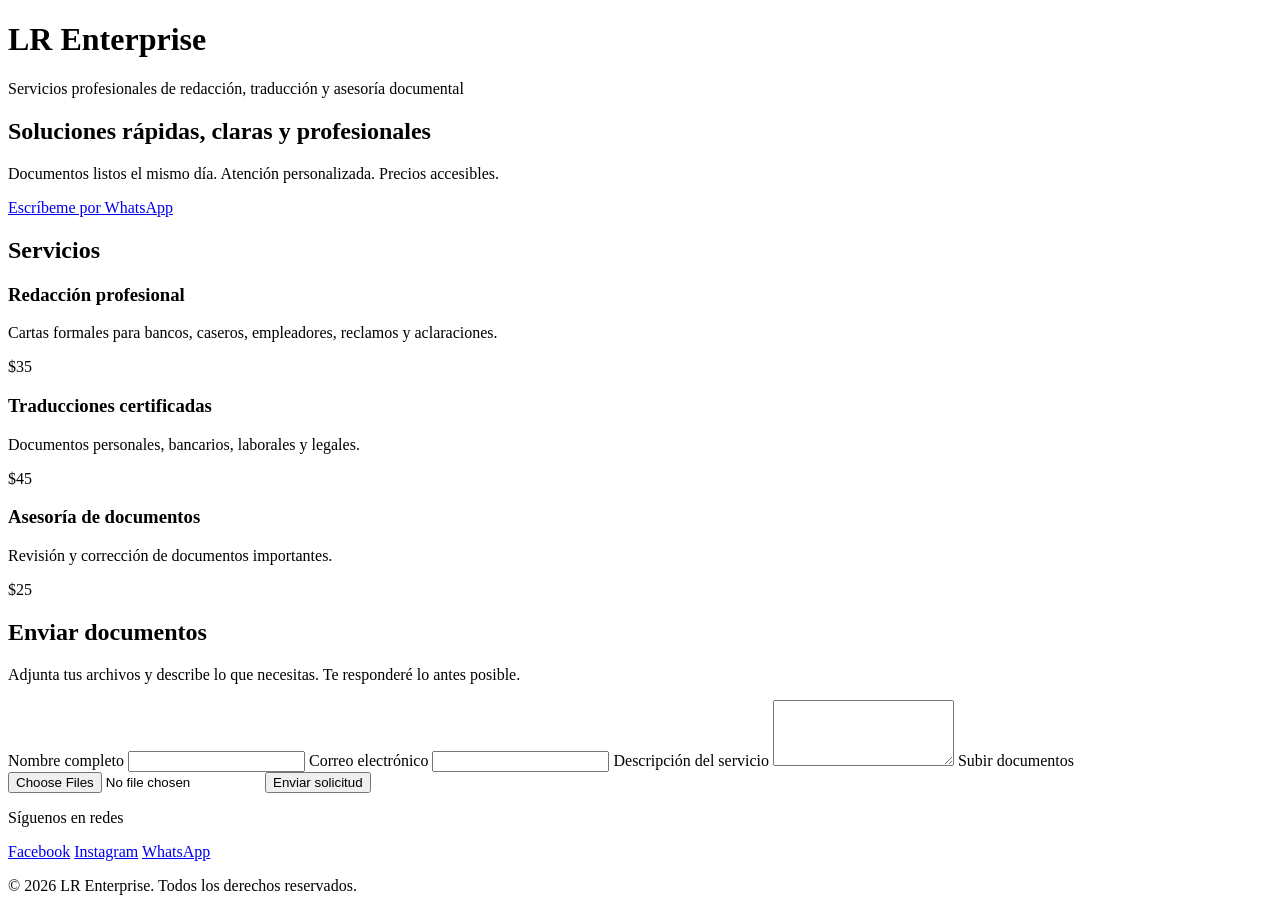
==== commit 76b720e6: "Landing final completica y elegante" ====
--- a/index.html
+++ b/index.html
@@ -1,181 +1,99 @@
 <!DOCTYPE html>
 <html lang="es">
 <head>
-  <meta charset="UTF-8">
-  <meta name="viewport" content="width=device-width, initial-scale=1.0">
-  <title>LR Enterprise – Servicios Profesionales</title>
-  <link rel="stylesheet" href="style.css">
+    <meta charset="UTF-8">
+    <meta name="viewport" content="width=device-width, initial-scale=1.0">
+    <title>LR Enterprise – Servicios Profesionales</title>
+    <link rel="stylesheet" href="style.css">
 </head>
 
 <body>
 
-  <!-- ===========================
-       NAVBAR
-       =========================== -->
-  <nav>
-    <div class="nav-container">
-      <div class="logo">LR Enterprise</div>
-      <div class="nav-links">
-        <a href="#hero">Inicio</a>
-        <a href="#about">Sobre mí</a>
-        <a href="#services">Servicios</a>
-        <a href="#contact">Contacto</a>
-      </div>
-    </div>
-  </nav>
+    <!-- Encabezado -->
+    <header class="header reveal">
+        <h1>LR Enterprise</h1>
+        <p>Servicios profesionales de redacción, traducción y asesoría documental</p>
+    </header>
 
-  <!-- ===========================
-       HERO
-       =========================== -->
-  <section id="hero">
-    <div class="container grid-2">
-      <div>
-        <h1>Servicios Profesionales para la Comunidad</h1>
-        <p>Documentos, formularios, traducciones, impresiones, cartas, disputas y más. Atención rápida, confiable y en tu idioma.</p>
+    <!-- Sección principal -->
+    <section class="hero reveal">
+        <h2>Soluciones rápidas, claras y profesionales</h2>
+        <p>Documentos listos el mismo día. Atención personalizada. Precios accesibles.</p>
+        <a class="cta-button" href="https://wa.me/14633153636" target="_blank">Escríbeme por WhatsApp</a>
+    </section>
 
-        <div class="contact-block">
-          Call/Text:
-          <span class="contact-number">(463) 315-3636</span>
+    <!-- Servicios con precios -->
+    <section id="services" class="services-section reveal">
+        <h2>Servicios</h2>
+
+        <div class="service-item reveal">
+            <h3>Redacción profesional</h3>
+            <p>Cartas formales para bancos, caseros, empleadores, reclamos y aclaraciones.</p>
+            <span class="price">$35</span>
         </div>
 
-        <br>
-        <a href="#contact" class="btn-primary">Contáctame</a>
-      </div>
-
-      <div>
-        <img src="https://via.placeholder.com/500x350" alt="Servicios LR Enterprise">
-      </div>
-    </div>
-  </section>
-
-  <!-- ===========================
-       ABOUT
-       =========================== -->
-  <section id="about">
-    <div class="container about-container">
-      <div class="about-text">
-        <h2>Sobre mí</h2>
-        <p>Soy Luis Ramos, y mi misión es ayudarte con tus documentos, formularios y trámites de manera clara, rápida y profesional.</p>
-        <p>Atiendo a toda la comunidad latina con servicios accesibles, confiables y siempre con trato humano.</p>
-      </div>
-
-      <div>
-        <img src="https://via.placeholder.com/450x350" alt="Luis Ramos">
-      </div>
-    </div>
-  </section>
-
-  <!-- ===========================
-       SERVICIOS
-       =========================== -->
-  <section id="services">
-    <div class="container">
-      <h2>Servicios</h2>
-
-      <div class="services-grid">
-
-        <div class="service-item">
-          <h3>Documentos y Formularios</h3>
-          <p>Llenado profesional de formularios, cartas, aplicaciones y documentos oficiales.</p>
+        <div class="service-item reveal">
+            <h3>Traducciones certificadas</h3>
+            <p>Documentos personales, bancarios, laborales y legales.</p>
+            <span class="price">$45</span>
         </div>
 
-        <div class="service-item">
-          <h3>Traducciones Simples</h3>
-          <p>Traducciones de documentos personales, cartas y formularios.</p>
+        <div class="service-item reveal">
+            <h3>Asesoría de documentos</h3>
+            <p>Revisión y corrección de documentos importantes.</p>
+            <span class="price">$25</span>
         </div>
+    </section>
 
-        <div class="service-item">
-          <h3>Impresiones y Escaneos</h3>
-          <p>Impresión, escaneo y preparación de documentos para envío.</p>
+    <!-- Formulario -->
+    <section class="form-section reveal">
+        <h2>Enviar documentos</h2>
+        <p>Adjunta tus archivos y describe lo que necesitas. Te responderé lo antes posible.</p>
+
+        <form action="#" method="POST" enctype="multipart/form-data" class="contact-form">
+            <label for="name">Nombre completo</label>
+            <input type="text" id="name" name="name" required>
+
+            <label for="email">Correo electrónico</label>
+            <input type="email" id="email" name="email" required>
+
+            <label for="message">Descripción del servicio</label>
+            <textarea id="message" name="message" rows="4" required></textarea>
+
+            <label for="file">Subir documentos</label>
+            <input type="file" id="file" name="file" multiple>
+
+            <button type="submit" class="submit-button">Enviar solicitud</button>
+        </form>
+    </section>
+
+    <!-- Redes sociales -->
+    <footer class="footer reveal">
+        <p>Síguenos en redes</p>
+        <div class="social-links">
+            <a href="https://facebook.com" target="_blank">Facebook</a>
+            <a href="https://instagram.com" target="_blank">Instagram</a>
+            <a href="https://wa.me/14633153636" target="_blank">WhatsApp</a>
         </div>
+        <p class="copy">© 2026 LR Enterprise. Todos los derechos reservados.</p>
+    </footer>
 
-        <div class="service-item">
-          <h3>Disputas de Crédito</h3>
-          <p>Asistencia en cartas de disputa, organización de documentos y seguimiento.</p>
-        </div>
+    <!-- SCROLL REVEAL -->
+    <script>
+    document.addEventListener("DOMContentLoaded", () => {
+        const elements = document.querySelectorAll(".reveal");
 
-        <div class="service-item">
-          <h3>Consultas Personalizadas</h3>
-          <p>Orientación para trámites, procesos y documentos específicos.</p>
-        </div>
+        const observer = new IntersectionObserver((entries) => {
+            entries.forEach(entry => {
+                if (entry.isIntersecting) {
+                    entry.target.classList.add("visible");
+                }
+            });
+        }, { threshold: 0.2 });
 
-      </div>
-    </div>
-  </section>
-
-  <!-- ===========================
-       FORMULARIO DE CONTACTO
-       =========================== -->
-  <section id="contact">
-    <div class="container">
-      <h2>Envíame tu consulta</h2>
-
-      <div class="form-container">
-
-        <div class="contact-block">
-          Call/Text:
-          <span class="contact-number">(463) 315-3636</span>
-          · Email:
-          <strong>lframosc@gmail.com</strong>
-        </div>
-
-        <br>
-
-        <form action="#" method="POST" enctype="multipart/form-data">
-
-          <div class="form-group">
-            <label>Nombre completo</label>
-            <input type="text" required>
-          </div>
-
-          <div class="form-group">
-            <label>Correo electrónico</label>
-            <input type="email" required>
-          </div>
-
-          <div class="form-group">
-            <label>Mensaje</label>
-            <textarea required></textarea>
-          </div>
-
-          <label class="file-label">
-            Subir documentos (opcional)
-            <input type="file" name="files">
-          </label>
-
-          <button type="submit" class="btn-primary">Enviar</button>
-
-        </form>
-      </div>
-    </div>
-  </section>
-
-  <!-- ===========================
-       FOOTER
-       =========================== -->
-  <footer>
-    <div class="container">
-
-      <h3>LR Enterprise</h3>
-
-      <div class="contact-block">
-        Call/Text:
-        <span class="contact-number">(463) 315-3636</span>
-        · Email:
-        <strong>lframosc@gmail.com</strong>
-      </div>
-
-      <div class="footer-links">
-        <a href="#hero">Inicio</a>
-        <a href="#about">Sobre mí</a>
-        <a href="#services">Servicios</a>
-        <a href="#contact">Contacto</a>
-      </div>
-
-      <p style="margin-top:20px;">© 2026 LR Enterprise – Todos los derechos reservados</p>
-
-    </div>
-  </footer>
+        elements.forEach(el => observer.observe(el));
+    });
+    </script>
 
 </body>
 </html>
--- a/style.css
+++ b/style.css
@@ -1,331 +1,100 @@
-/* ===========================
-   PALETA LR ENTERPRISE
-   =========================== */
-:root {
-  --verde: #1FAF5A;
-  --verde-oscuro: #008C3A;
-  --blanco: #FFFFFF;
-  --gris: #F2F2F2;
-  --negro: #222222;
-}
+<!DOCTYPE html>
+<html lang="es">
+<head>
+    <meta charset="UTF-8">
+    <meta name="viewport" content="width=device-width, initial-scale=1.0">
+    <title>LR Enterprise – Servicios Profesionales</title>
+    <link rel="stylesheet" href="style.css">
+</head>
 
-/* ===========================
-   TIPOGRAFÍA Y BASE
-   =========================== */
-body {
-  font-family: 'Inter', sans-serif;
-  color: var(--negro);
-  background-color: var(--blanco);
-  line-height: 1.6;
-  margin: 0;
-  padding: 0;
-}
+<body>
 
-h1, h2, h3 {
-  font-family: 'Poppins', sans-serif;
-  color: var(--negro);
-  margin-top: 0;
-}
+    <!-- Encabezado -->
+    <header class="header reveal">
+        <h1>LR Enterprise</h1>
+        <p>Servicios profesionales de redacción, traducción y asesoría documental</p>
+    </header>
 
-h1 { font-size: 42px; font-weight: 700; }
-h2 { font-size: 30px; font-weight: 600; }
-p, li, label, input, textarea { font-size: 17px; }
+    <!-- Sección principal -->
+    <section class="hero reveal">
+        <h2>Soluciones rápidas, claras y profesionales</h2>
+        <p>Documentos listos el mismo día. Atención personalizada. Precios accesibles.</p>
+        <a class="cta-button" href="https://wa.me/14633153636" target="_blank">Escríbeme por WhatsApp</a>
+    </section>
 
-/* Scroll suave */
-html { scroll-behavior: smooth; }
+    <!-- Servicios con precios -->
+    <section id="services" class="services-section reveal">
+        <h2>Servicios</h2>
 
-/* Imágenes responsive */
-img { max-width: 100%; height: auto; border-radius: 8px; }
+        <div class="service-item reveal">
+            <h3>Redacción profesional</h3>
+            <p>Cartas formales para bancos, caseros, empleadores, reclamos y aclaraciones.</p>
+            <span class="price">$35</span>
+        </div>
 
-/* ===========================
-   CONTENEDORES Y GRID
-   =========================== */
-.container {
-  width: 90%;
-  max-width: 1200px;
-  margin: auto;
-}
+        <div class="service-item reveal">
+            <h3>Traducciones certificadas</h3>
+            <p>Documentos personales, bancarios, laborales y legales.</p>
+            <span class="price">$45</span>
+        </div>
 
-.grid-2 {
-  display: grid;
-  grid-template-columns: repeat(2, 1fr);
-  gap: 40px;
-  align-items: center;
-}
+        <div class="service-item reveal">
+            <h3>Asesoría de documentos</h3>
+            <p>Revisión y corrección de documentos importantes.</p>
+            <span class="price">$25</span>
+        </div>
+    </section>
 
-.grid-3 {
-  display: grid;
-  grid-template-columns: repeat(3, 1fr);
-  gap: 30px;
-}
+    <!-- Formulario -->
+    <section class="form-section reveal">
+        <h2>Enviar documentos</h2>
+        <p>Adjunta tus archivos y describe lo que necesitas. Te responderé lo antes posible.</p>
 
-/* ===========================
-   NAVBAR
-   =========================== */
-nav {
-  width: 100%;
-  padding: 20px 0;
-  background: var(--blanco);
-  position: sticky;
-  top: 0;
-  z-index: 1000;
-  border-bottom: 1px solid #eee;
-}
+        <form action="#" method="POST" enctype="multipart/form-data" class="contact-form">
+            <label for="name">Nombre completo</label>
+            <input type="text" id="name" name="name" required>
 
-.nav-container {
-  display: flex;
-  justify-content: space-between;
-  align-items: center;
-  width: 90%;
-  margin: auto;
-}
+            <label for="email">Correo electrónico</label>
+            <input type="email" id="email" name="email" required>
 
-.logo {
-  font-size: 24px;
-  font-weight: 700;
-  color: var(--verde);
-}
+            <label for="message">Descripción del servicio</label>
+            <textarea id="message" name="message" rows="4" required></textarea>
 
-.nav-links {
-  display: flex;
-  gap: 25px;
-}
+            <label for="file">Subir documentos</label>
+            <input type="file" id="file" name="file" multiple>
 
-.nav-links a {
-  text-decoration: none;
-  color: var(--negro);
-  font-weight: 600;
-  transition: 0.3s;
-}
+            <button type="submit" class="submit-button">Enviar solicitud</button>
+        </form>
+    </section>
 
-.nav-links a:hover {
-  color: var(--verde);
-}
+    <!-- Redes sociales -->
+    <footer class="footer reveal">
+        <p>Síguenos en redes</p>
+        <div class="social-links">
+            <a href="https://facebook.com" target="_blank">Facebook</a>
+            <a href="https://instagram.com" target="_blank">Instagram</a>
+            <a href="https://wa.me/14633153636" target="_blank">WhatsApp</a>
+        </div>
+        <p class="copy">© 2026 LR Enterprise. Todos los derechos reservados.</p>
+    </footer>
 
-/* ===========================
-   HERO
-   =========================== */
-#hero {
-  padding: 140px 20px;
-  background: var(--gris);
-}
+    <!-- SCROLL REVEAL -->
+    <script>
+    document.addEventListener("DOMContentLoaded", () => {
+        const elements = document.querySelectorAll(".reveal");
 
-#hero h1 {
-  font-size: 48px;
-  color: var(--verde-oscuro);
-}
+        const observer = new IntersectionObserver((entries) => {
+            entries.forEach(entry => {
+                if (entry.isIntersecting) {
+                    entry.target.classList.add("visible");
+                }
+            });
+        }, { threshold: 0.2 });
 
-#hero p {
-  font-size: 20px;
-  margin-bottom: 25px;
-}
+        elements.forEach(el => observer.observe(el));
+    });
+    </script>
 
-/* ===========================
-   BOTONES
-   =========================== */
-.btn-primary {
-  background-color: var(--verde);
-  color: var(--blanco);
-  padding: 14px 28px;
-  border-radius: 6px;
-  border: none;
-  font-weight: 600;
-  cursor: pointer;
-  transition: 0.3s;
-}
+</body>
+</html>
 
-.btn-primary:hover { background-color: var(--verde-oscuro); }
-
-.btn-secondary {
-  background-color: var(--blanco);
-  color: var(--verde);
-  padding: 14px 28px;
-  border-radius: 6px;
-  border: 2px solid var(--verde);
-  font-weight: 600;
-  cursor: pointer;
-  transition: 0.3s;
-}
-
-.btn-secondary:hover { background-color: var(--gris); }
-
-/* ===========================
-   ABOUT
-   =========================== */
-.about-container {
-  display: grid;
-  grid-template-columns: 1fr 1fr;
-  gap: 40px;
-  align-items: center;
-}
-
-.about-text h2 {
-  color: var(--verde-oscuro);
-}
-
-/* ===========================
-   SERVICIOS
-   =========================== */
-.services-grid {
-  display: grid;
-  grid-template-columns: repeat(auto-fit, minmax(280px, 1fr));
-  gap: 25px;
-}
-
-.service-item {
-  background: var(--gris);
-  padding: 25px;
-  border-radius: 10px;
-  transition: 0.3s;
-}
-
-.service-item:hover {
-  transform: translateY(-6px);
-  box-shadow: 0 6px 18px rgba(0,0,0,0.1);
-}
-
-/* ===========================
-   FORMULARIO
-   =========================== */
-.form-container {
-  background: var(--gris);
-  padding: 40px;
-  border-radius: 10px;
-}
-
-.form-group {
-  margin-bottom: 20px;
-}
-
-input, textarea {
-  width: 100%;
-  padding: 14px;
-  border-radius: 6px;
-  border: 1px solid #ccc;
-  font-size: 16px;
-}
-
-textarea { height: 140px; resize: none; }
-
-/* File upload */
-.file-label {
-  display: block;
-  background: var(--gris);
-  padding: 14px;
-  border-radius: 6px;
-  border: 2px dashed var(--verde);
-  color: var(--negro);
-  font-weight: 600;
-  cursor: pointer;
-  margin-bottom: 20px;
-  text-align: center;
-}
-
-.file-label input { display: none; }
-.file-label:hover { background: #e8e8e8; }
-
-/* ===========================
-   BLOQUES NUEVOS PARA CONTACTO
-   =========================== */
-.contact-number {
-  font-size: 20px;
-  font-weight: 700;
-  color: var(--verde-oscuro);
-  display: inline-block;
-  margin-top: 10px;
-}
-
-.contact-block {
-  margin-top: 15px;
-  font-size: 18px;
-  font-weight: 600;
-  color: var(--negro);
-}
-
-footer .contact-block {
-  color: var(--blanco);
-}
-
-.contact-icon {
-  margin-right: 6px;
-  color: var(--verde);
-  font-size: 20px;
-  vertical-align: middle;
-}
-
-/* ===========================
-   REDES SOCIALES
-   =========================== */
-.social-links {
-  margin-top: 15px;
-  display: flex;
-  gap: 15px;
-  justify-content: center;
-}
-
-.social-links a {
-  padding: 8px 14px;
-  border-radius: 6px;
-  color: white;
-  font-weight: bold;
-  text-decoration: none;
-}
-
-.social-links .google { background: #DB4437; }
-.social-links .facebook { background: #1877F2; }
-.social-links .instagram { background: linear-gradient(45deg,#f09433,#e6683c,#dc2743,#cc2366,#bc1888); }
-.social-links .whatsapp { background: #25D366; }
-
-.social-links a:hover { opacity: 0.85; }
-
-/* ===========================
-   FOOTER
-   =========================== */
-footer {
-  background: var(--negro);
-  color: white;
-  padding: 50px 20px;
-  text-align: center;
-}
-
-.footer-links {
-  margin-top: 20px;
-  display: flex;
-  justify-content: center;
-  gap: 25px;
-}
-
-.footer-links a {
-  color: white;
-  text-decoration: none;
-  font-weight: 600;
-}
-
-.footer-links a:hover { color: var(--verde); }
-
-/* ===========================
-   RESPONSIVE
-   =========================== */
-@media (max-width: 768px) {
-
-  .grid-2 {
-    grid-template-columns: 1fr;
-    text-align: center;
-  }
-
-  nav .nav-links { display: none; }
-
-  #hero h1 { font-size: 34px; }
-  #hero p { font-size: 18px; }
-
-  .about-container {
-    grid-template-columns: 1fr;
-  }
-
-  .form-container {
-    padding: 25px;
-  }
-
-  button { width: 100%; }
-}
-
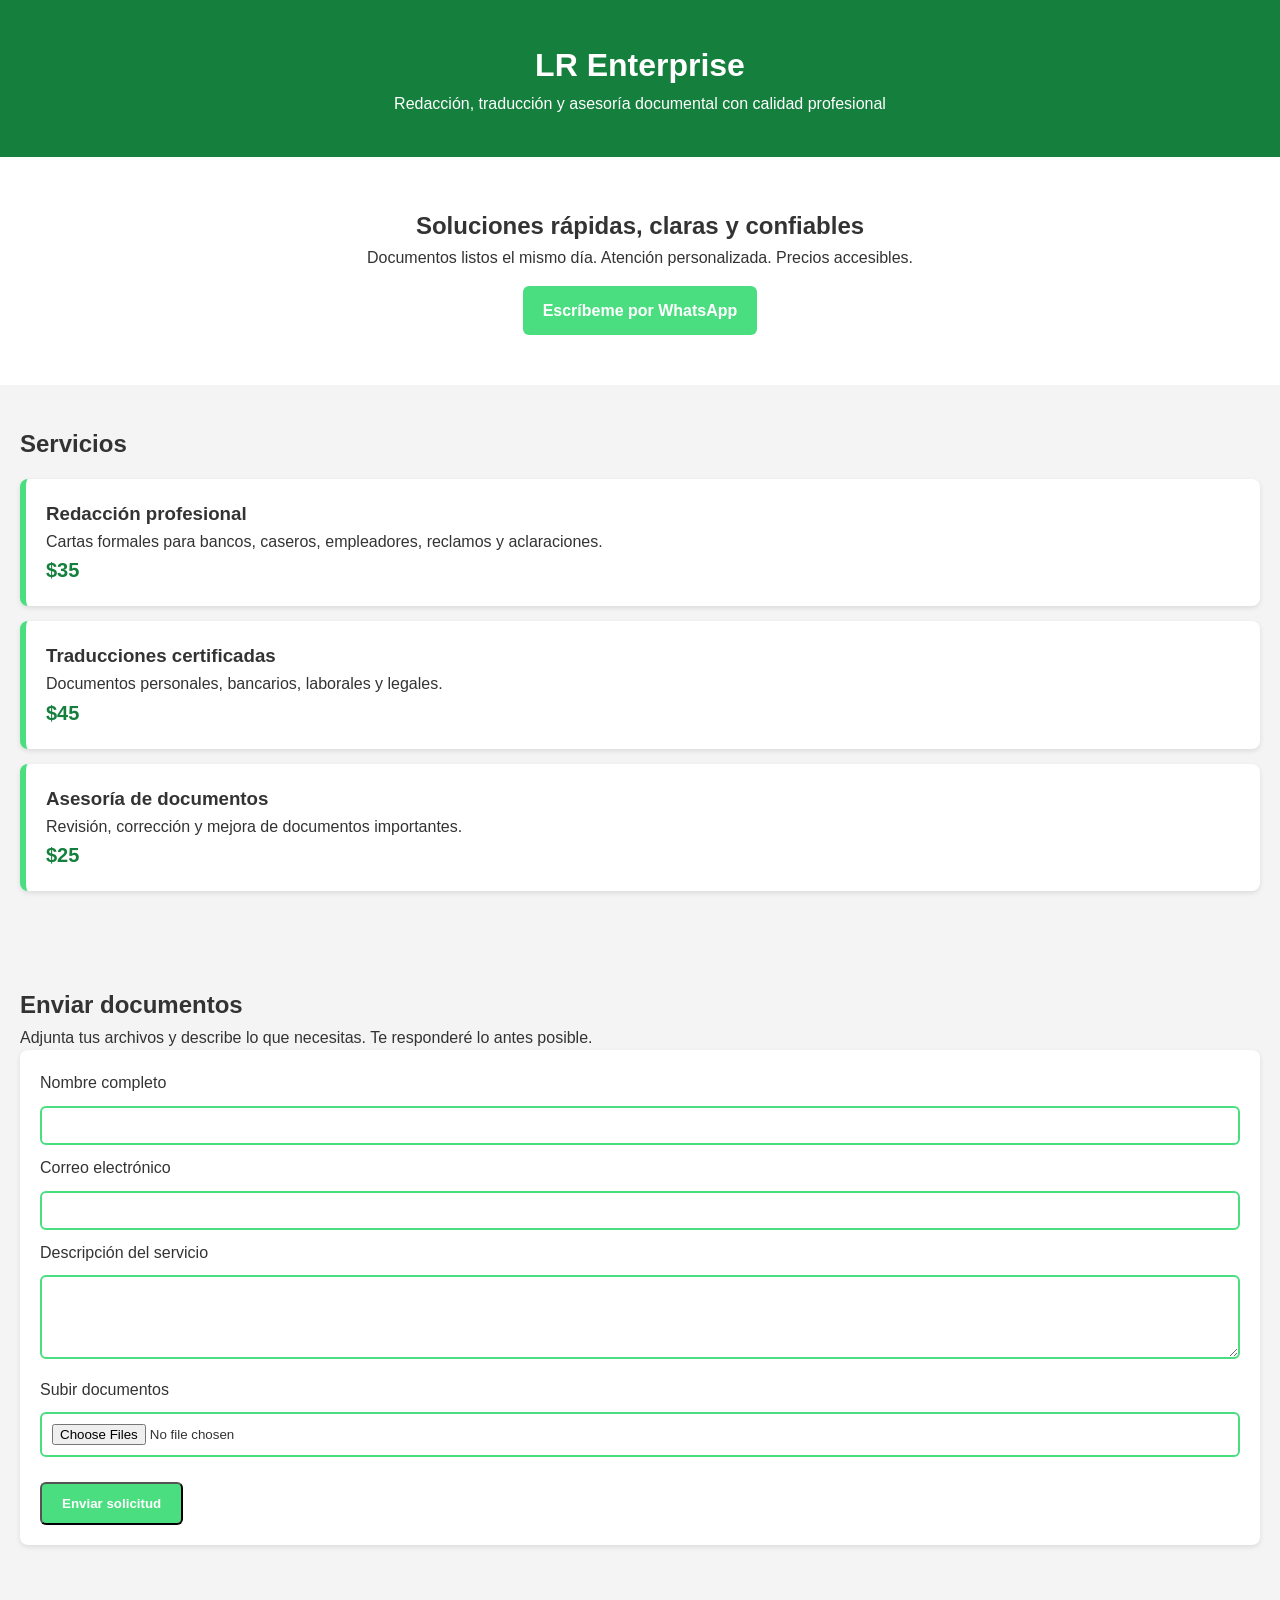
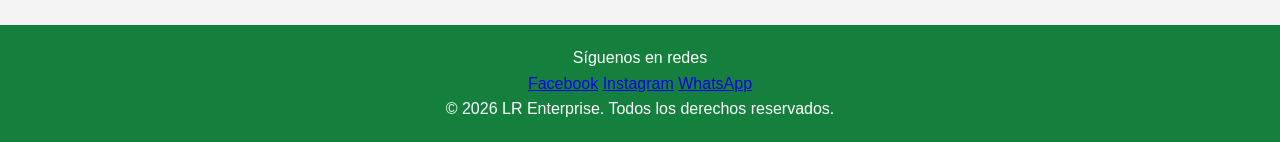
==== commit 7eb34a1d: "Actualizando landing LR Enterprise con nuevo diseño" ====
--- a/index.html
+++ b/index.html
@@ -12,12 +12,12 @@
     <!-- Encabezado -->
     <header class="header reveal">
         <h1>LR Enterprise</h1>
-        <p>Servicios profesionales de redacción, traducción y asesoría documental</p>
+        <p>Redacción, traducción y asesoría documental con calidad profesional</p>
     </header>
 
     <!-- Sección principal -->
     <section class="hero reveal">
-        <h2>Soluciones rápidas, claras y profesionales</h2>
+        <h2>Soluciones rápidas, claras y confiables</h2>
         <p>Documentos listos el mismo día. Atención personalizada. Precios accesibles.</p>
         <a class="cta-button" href="https://wa.me/14633153636" target="_blank">Escríbeme por WhatsApp</a>
     </section>
@@ -40,7 +40,7 @@
 
         <div class="service-item reveal">
             <h3>Asesoría de documentos</h3>
-            <p>Revisión y corrección de documentos importantes.</p>
+            <p>Revisión, corrección y mejora de documentos importantes.</p>
             <span class="price">$25</span>
         </div>
     </section>
@@ -63,7 +63,7 @@
             <label for="file">Subir documentos</label>
             <input type="file" id="file" name="file" multiple>
 
-            <button type="submit" class="submit-button">Enviar solicitud</button>
+            <button type="submit" class="cta-button">Enviar solicitud</button>
         </form>
     </section>
 
--- a/style.css
+++ b/style.css
@@ -1,100 +1,109 @@
-<!DOCTYPE html>
-<html lang="es">
-<head>
-    <meta charset="UTF-8">
-    <meta name="viewport" content="width=device-width, initial-scale=1.0">
-    <title>LR Enterprise – Servicios Profesionales</title>
-    <link rel="stylesheet" href="style.css">
-</head>
+/* RESET */
+* {
+    margin: 0;
+    padding: 0;
+    box-sizing: border-box;
+    font-family: Arial, sans-serif;
+}
 
-<body>
+/* BODY */
+body {
+    background: #f4f4f4;
+    color: #333;
+    line-height: 1.6;
+}
 
-    <!-- Encabezado -->
-    <header class="header reveal">
-        <h1>LR Enterprise</h1>
-        <p>Servicios profesionales de redacción, traducción y asesoría documental</p>
-    </header>
+/* HEADER */
+.header {
+    text-align: center;
+    padding: 40px 20px;
+    background: #15803d; /* Verde oscuro corporativo */
+    color: white;
+}
 
-    <!-- Sección principal -->
-    <section class="hero reveal">
-        <h2>Soluciones rápidas, claras y profesionales</h2>
-        <p>Documentos listos el mismo día. Atención personalizada. Precios accesibles.</p>
-        <a class="cta-button" href="https://wa.me/14633153636" target="_blank">Escríbeme por WhatsApp</a>
-    </section>
+/* HERO */
+.hero {
+    text-align: center;
+    padding: 50px 20px;
+    background: white;
+}
 
-    <!-- Servicios con precios -->
-    <section id="services" class="services-section reveal">
-        <h2>Servicios</h2>
+.cta-button {
+    display: inline-block;
+    padding: 12px 20px;
+    background: #4ade80; /* Verde LR Enterprise */
+    color: white;
+    text-decoration: none;
+    border-radius: 6px;
+    margin-top: 15px;
+    font-weight: bold;
+}
 
-        <div class="service-item reveal">
-            <h3>Redacción profesional</h3>
-            <p>Cartas formales para bancos, caseros, empleadores, reclamos y aclaraciones.</p>
-            <span class="price">$35</span>
-        </div>
+/* SERVICES */
+.services-section {
+    padding: 40px 20px;
+}
 
-        <div class="service-item reveal">
-            <h3>Traducciones certificadas</h3>
-            <p>Documentos personales, bancarios, laborales y legales.</p>
-            <span class="price">$45</span>
-        </div>
+.service-item {
+    background: white;
+    padding: 20px;
+    margin: 15px 0;
+    border-radius: 8px;
+    box-shadow: 0 2px 5px rgba(0,0,0,0.1);
+    border-left: 6px solid #4ade80; /* Toque corporativo */
+}
 
-        <div class="service-item reveal">
-            <h3>Asesoría de documentos</h3>
-            <p>Revisión y corrección de documentos importantes.</p>
-            <span class="price">$25</span>
-        </div>
-    </section>
+.price {
+    font-size: 20px;
+    font-weight: bold;
+    color: #15803d;
+}
 
-    <!-- Formulario -->
-    <section class="form-section reveal">
-        <h2>Enviar documentos</h2>
-        <p>Adjunta tus archivos y describe lo que necesitas. Te responderé lo antes posible.</p>
+/* FORM */
+.form-section {
+    padding: 40px 20px;
+}
 
-        <form action="#" method="POST" enctype="multipart/form-data" class="contact-form">
-            <label for="name">Nombre completo</label>
-            <input type="text" id="name" name="name" required>
+.contact-form {
+    background: white;
+    padding: 20px;
+    border-radius: 8px;
+    box-shadow: 0 2px 5px rgba(0,0,0,0.1);
+}
 
-            <label for="email">Correo electrónico</label>
-            <input type="email" id="email" name="email" required>
+input, textarea {
+    width: 100%;
+    padding: 10px;
+    margin: 10px 0;
+    border: 2px solid #4ade80;
+    border-radius: 6px;
+}
 
-            <label for="message">Descripción del servicio</label>
-            <textarea id="message" name="message" rows="4" required></textarea>
+input:focus, textarea:focus {
+    outline: none;
+    border-color: #15803d;
+}
 
-            <label for="file">Subir documentos</label>
-            <input type="file" id="file" name="file" multiple>
+/* FOOTER */
+.footer {
+    text-align: center;
+    padding: 20px;
+    background: #15803d;
+    color: white;
+    margin-top: 40px;
+}
 
-            <button type="submit" class="submit-button">Enviar solicitud</button>
-        </form>
-    </section>
+/* SCROLL REVEAL */
+.reveal {
+    opacity: 0;
+    transform: translateY(20px);
+    transition: all 0.6s ease;
+}
 
-    <!-- Redes sociales -->
-    <footer class="footer reveal">
-        <p>Síguenos en redes</p>
-        <div class="social-links">
-            <a href="https://facebook.com" target="_blank">Facebook</a>
-            <a href="https://instagram.com" target="_blank">Instagram</a>
-            <a href="https://wa.me/14633153636" target="_blank">WhatsApp</a>
-        </div>
-        <p class="copy">© 2026 LR Enterprise. Todos los derechos reservados.</p>
-    </footer>
+.reveal.visible {
+    opacity: 1;
+    transform: translateY(0);
+}
 
-    <!-- SCROLL REVEAL -->
-    <script>
-    document.addEventListener("DOMContentLoaded", () => {
-        const elements = document.querySelectorAll(".reveal");
+/* update */
 
-        const observer = new IntersectionObserver((entries) => {
-            entries.forEach(entry => {
-                if (entry.isIntersecting) {
-                    entry.target.classList.add("visible");
-                }
-            });
-        }, { threshold: 0.2 });
-
-        elements.forEach(el => observer.observe(el));
-    });
-    </script>
-
-</body>
-</html>
-
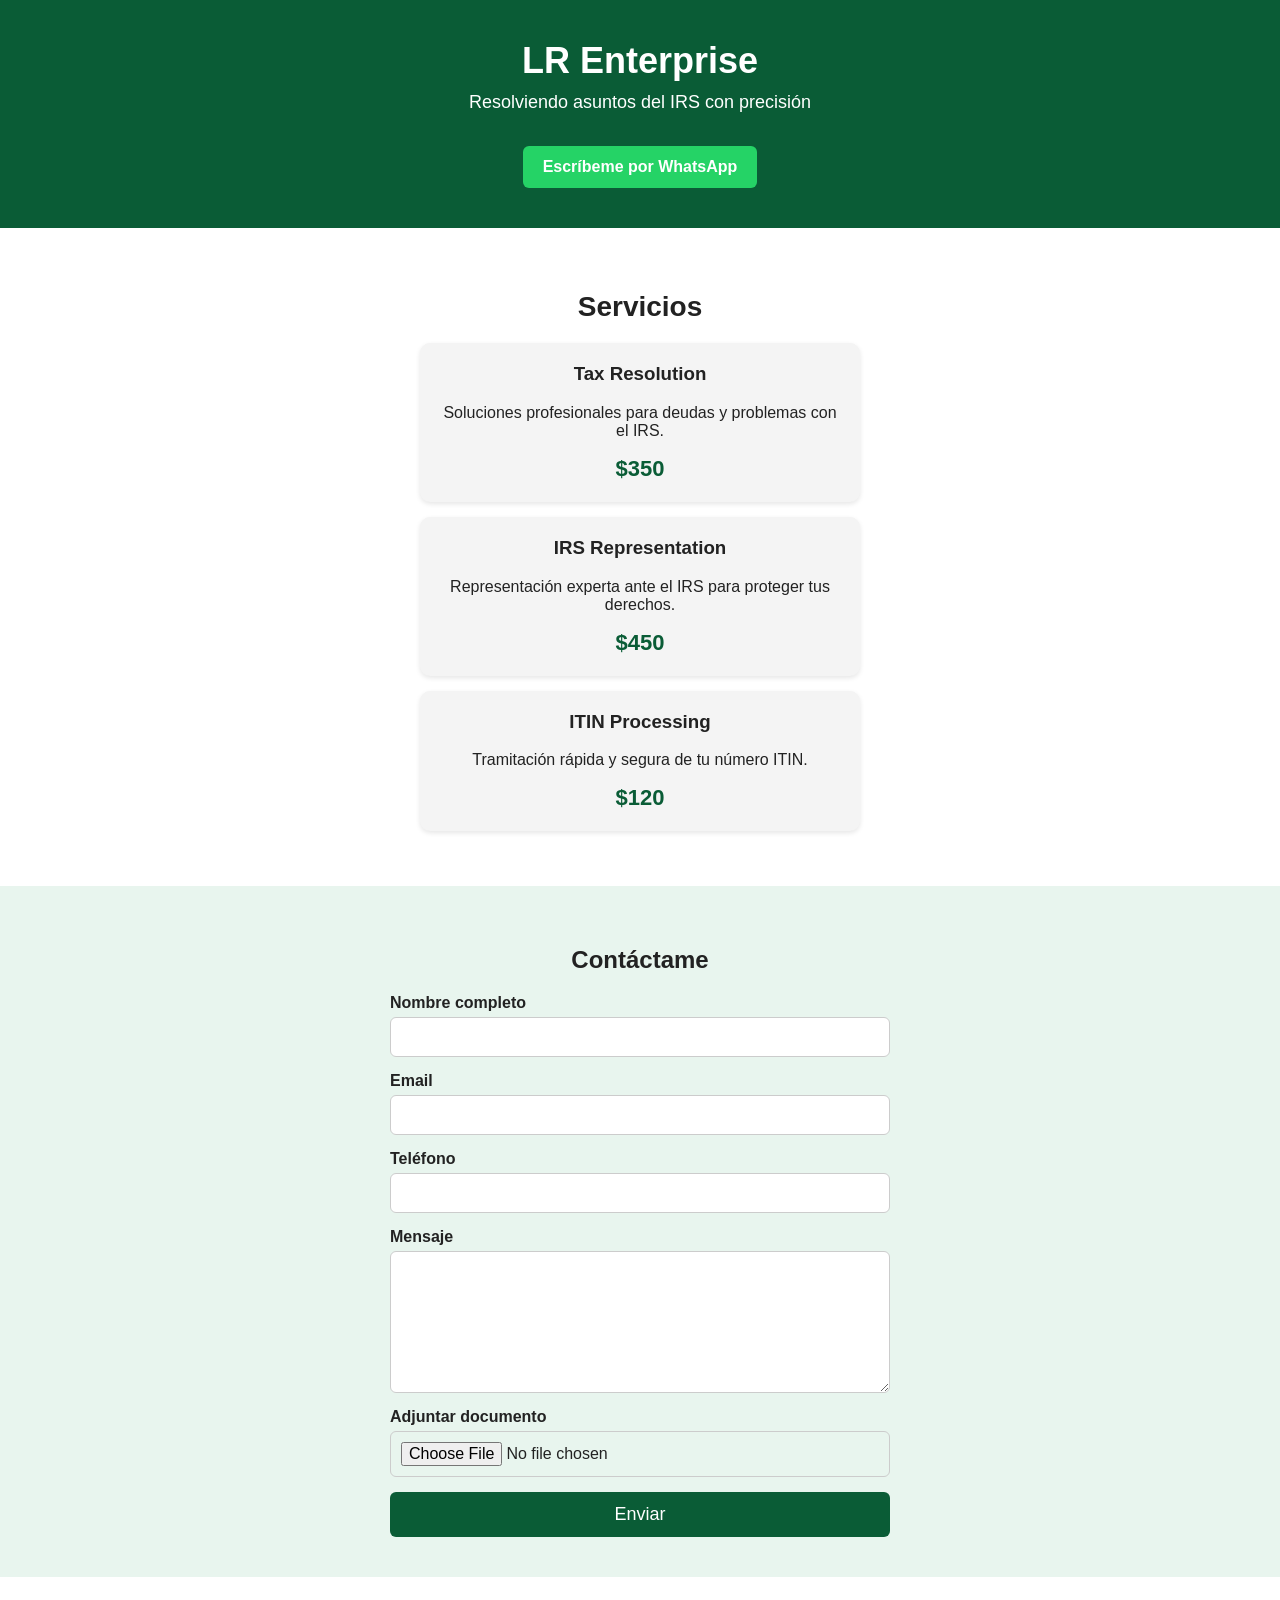
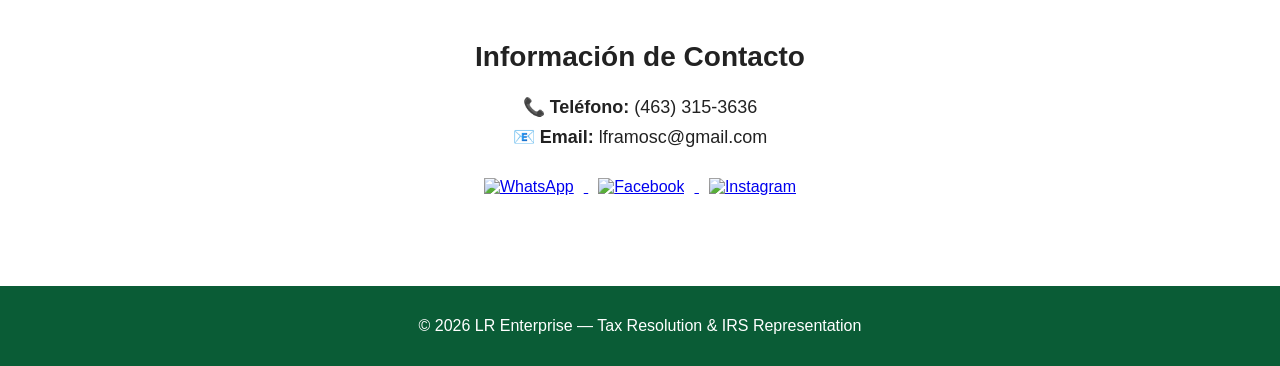
==== commit 3fef5810: "Actualizando landing completa con contacto, redes y formulario funcional" ====
--- a/index.html
+++ b/index.html
@@ -3,97 +3,95 @@
 <head>
     <meta charset="UTF-8">
     <meta name="viewport" content="width=device-width, initial-scale=1.0">
-    <title>LR Enterprise – Servicios Profesionales</title>
+    <title>LR Enterprise - Tax Resolution & IRS Representation</title>
     <link rel="stylesheet" href="style.css">
 </head>
 
 <body>
 
-    <!-- Encabezado -->
-    <header class="header reveal">
+    <!-- HEADER -->
+    <header>
         <h1>LR Enterprise</h1>
-        <p>Redacción, traducción y asesoría documental con calidad profesional</p>
+        <p>Resolviendo asuntos del IRS con precisión</p>
+        <a class="btn-wsp" href="https://wa.me/14633153636" target="_blank">Escríbeme por WhatsApp</a>
     </header>
 
-    <!-- Sección principal -->
-    <section class="hero reveal">
-        <h2>Soluciones rápidas, claras y confiables</h2>
-        <p>Documentos listos el mismo día. Atención personalizada. Precios accesibles.</p>
-        <a class="cta-button" href="https://wa.me/14633153636" target="_blank">Escríbeme por WhatsApp</a>
-    </section>
-
-    <!-- Servicios con precios -->
-    <section id="services" class="services-section reveal">
+    <!-- SERVICIOS -->
+    <section class="servicios">
         <h2>Servicios</h2>
 
-        <div class="service-item reveal">
-            <h3>Redacción profesional</h3>
-            <p>Cartas formales para bancos, caseros, empleadores, reclamos y aclaraciones.</p>
-            <span class="price">$35</span>
+        <div class="servicio-card">
+            <h3>Tax Resolution</h3>
+            <p>Soluciones profesionales para deudas y problemas con el IRS.</p>
+            <span class="precio">$350</span>
         </div>
 
-        <div class="service-item reveal">
-            <h3>Traducciones certificadas</h3>
-            <p>Documentos personales, bancarios, laborales y legales.</p>
-            <span class="price">$45</span>
+        <div class="servicio-card">
+            <h3>IRS Representation</h3>
+            <p>Representación experta ante el IRS para proteger tus derechos.</p>
+            <span class="precio">$450</span>
         </div>
 
-        <div class="service-item reveal">
-            <h3>Asesoría de documentos</h3>
-            <p>Revisión, corrección y mejora de documentos importantes.</p>
-            <span class="price">$25</span>
+        <div class="servicio-card">
+            <h3>ITIN Processing</h3>
+            <p>Tramitación rápida y segura de tu número ITIN.</p>
+            <span class="precio">$120</span>
         </div>
     </section>
 
-    <!-- Formulario -->
-    <section class="form-section reveal">
-        <h2>Enviar documentos</h2>
-        <p>Adjunta tus archivos y describe lo que necesitas. Te responderé lo antes posible.</p>
+    <!-- FORMULARIO -->
+    <section class="formulario">
+        <h2>Contáctame</h2>
 
-        <form action="#" method="POST" enctype="multipart/form-data" class="contact-form">
-            <label for="name">Nombre completo</label>
-            <input type="text" id="name" name="name" required>
+        <form action="https://formsubmit.co/lframosc@gmail.com" method="POST" enctype="multipart/form-data">
 
-            <label for="email">Correo electrónico</label>
-            <input type="email" id="email" name="email" required>
+            <input type="hidden" name="_captcha" value="false">
+            <input type="hidden" name="_subject" value="Nuevo cliente LR Enterprise">
+            <input type="hidden" name="_next" value="https://lr-enterprise-landing-2.onrender.com">
 
-            <label for="message">Descripción del servicio</label>
-            <textarea id="message" name="message" rows="4" required></textarea>
+            <label>Nombre completo</label>
+            <input type="text" name="nombre" required>
 
-            <label for="file">Subir documentos</label>
-            <input type="file" id="file" name="file" multiple>
+            <label>Email</label>
+            <input type="email" name="email" required>
 
-            <button type="submit" class="cta-button">Enviar solicitud</button>
+            <label>Teléfono</label>
+            <input type="text" name="telefono" required>
+
+            <label>Mensaje</label>
+            <textarea name="mensaje" required></textarea>
+
+            <label>Adjuntar documento</label>
+            <input type="file" name="attachment">
+
+            <button type="submit">Enviar</button>
         </form>
     </section>
 
-    <!-- Redes sociales -->
-    <footer class="footer reveal">
-        <p>Síguenos en redes</p>
-        <div class="social-links">
-            <a href="https://facebook.com" target="_blank">Facebook</a>
-            <a href="https://instagram.com" target="_blank">Instagram</a>
-            <a href="https://wa.me/14633153636" target="_blank">WhatsApp</a>
+    <!-- CONTACTO + REDES -->
+    <section class="contacto">
+        <h2>Información de Contacto</h2>
+
+        <p><strong>📞 Teléfono:</strong> (463) 315-3636</p>
+        <p><strong>📧 Email:</strong> lframosc@gmail.com</p>
+
+        <div class="social-icons">
+            <a href="https://wa.me/14633153636" target="_blank">
+                <img src="img/whatsapp.png" alt="WhatsApp">
+            </a>
+            <a href="https://www.facebook.com" target="_blank">
+                <img src="img/facebook.png" alt="Facebook">
+            </a>
+            <a href="https://www.instagram.com" target="_blank">
+                <img src="img/instagram.png" alt="Instagram">
+            </a>
         </div>
-        <p class="copy">© 2026 LR Enterprise. Todos los derechos reservados.</p>
+    </section>
+
+    <!-- FOOTER -->
+    <footer>
+        <p>© 2026 LR Enterprise — Tax Resolution & IRS Representation</p>
     </footer>
-
-    <!-- SCROLL REVEAL -->
-    <script>
-    document.addEventListener("DOMContentLoaded", () => {
-        const elements = document.querySelectorAll(".reveal");
-
-        const observer = new IntersectionObserver((entries) => {
-            entries.forEach(entry => {
-                if (entry.isIntersecting) {
-                    entry.target.classList.add("visible");
-                }
-            });
-        }, { threshold: 0.2 });
-
-        elements.forEach(el => observer.observe(el));
-    });
-    </script>
 
 </body>
 </html>
--- a/style.css
+++ b/style.css
@@ -1,109 +1,160 @@
-/* RESET */
-* {
+/* GENERAL */
+body {
     margin: 0;
-    padding: 0;
-    box-sizing: border-box;
     font-family: Arial, sans-serif;
-}
-
-/* BODY */
-body {
-    background: #f4f4f4;
-    color: #333;
-    line-height: 1.6;
+    background: #ffffff;
+    color: #222;
 }
 
 /* HEADER */
-.header {
+header {
+    background: #0a5c36;
+    color: white;
     text-align: center;
     padding: 40px 20px;
-    background: #15803d; /* Verde oscuro corporativo */
-    color: white;
 }
 
-/* HERO */
-.hero {
-    text-align: center;
-    padding: 50px 20px;
-    background: white;
+header h1 {
+    margin: 0;
+    font-size: 36px;
 }
 
-.cta-button {
+header p {
+    margin-top: 10px;
+    font-size: 18px;
+}
+
+.btn-wsp {
     display: inline-block;
+    margin-top: 15px;
+    background: #25d366;
+    color: white;
     padding: 12px 20px;
-    background: #4ade80; /* Verde LR Enterprise */
-    color: white;
+    border-radius: 6px;
     text-decoration: none;
-    border-radius: 6px;
-    margin-top: 15px;
     font-weight: bold;
 }
 
-/* SERVICES */
-.services-section {
+.btn-wsp:hover {
+    background: #1ebe5d;
+}
+
+/* SERVICIOS */
+.servicios {
+    padding: 40px 20px;
+    text-align: center;
+}
+
+.servicios h2 {
+    font-size: 28px;
+    margin-bottom: 20px;
+}
+
+.servicio-card {
+    background: #f4f4f4;
+    padding: 20px;
+    margin: 15px auto;
+    max-width: 400px;
+    border-radius: 10px;
+    box-shadow: 0px 2px 5px rgba(0,0,0,0.1);
+}
+
+.servicio-card h3 {
+    margin-top: 0;
+}
+
+.precio {
+    display: block;
+    margin-top: 10px;
+    font-size: 22px;
+    font-weight: bold;
+    color: #0a5c36;
+}
+
+/* FORMULARIO */
+.formulario {
+    padding: 40px 20px;
+    background: #e8f5ee;
+}
+
+.formulario h2 {
+    text-align: center;
+    margin-bottom: 20px;
+}
+
+form {
+    max-width: 500px;
+    margin: auto;
+    display: flex;
+    flex-direction: column;
+}
+
+label {
+    font-weight: bold;
+    margin-bottom: 5px;
+}
+
+input, textarea {
+    padding: 10px;
+    margin-bottom: 15px;
+    border-radius: 6px;
+    border: 1px solid #ccc;
+    font-size: 16px;
+}
+
+textarea {
+    height: 120px;
+}
+
+button {
+    background: #0a5c36;
+    color: white;
+    padding: 12px;
+    border: none;
+    border-radius: 6px;
+    cursor: pointer;
+    font-size: 18px;
+}
+
+button:hover {
+    background: #084a2c;
+}
+
+/* CONTACTO */
+.contacto {
+    text-align: center;
     padding: 40px 20px;
 }
 
-.service-item {
-    background: white;
-    padding: 20px;
-    margin: 15px 0;
-    border-radius: 8px;
-    box-shadow: 0 2px 5px rgba(0,0,0,0.1);
-    border-left: 6px solid #4ade80; /* Toque corporativo */
+.contacto h2 {
+    font-size: 28px;
 }
 
-.price {
-    font-size: 20px;
-    font-weight: bold;
-    color: #15803d;
+.contacto p {
+    font-size: 18px;
+    margin: 8px 0;
 }
 
-/* FORM */
-.form-section {
-    padding: 40px 20px;
+.social-icons {
+    margin-top: 20px;
 }
 
-.contact-form {
-    background: white;
-    padding: 20px;
-    border-radius: 8px;
-    box-shadow: 0 2px 5px rgba(0,0,0,0.1);
+.social-icons img {
+    width: 40px;
+    margin: 10px;
+    transition: 0.2s;
 }
 
-input, textarea {
-    width: 100%;
-    padding: 10px;
-    margin: 10px 0;
-    border: 2px solid #4ade80;
-    border-radius: 6px;
-}
-
-input:focus, textarea:focus {
-    outline: none;
-    border-color: #15803d;
+.social-icons img:hover {
+    transform: scale(1.15);
 }
 
 /* FOOTER */
-.footer {
+footer {
+    background: #0a5c36;
+    color: white;
     text-align: center;
-    padding: 20px;
-    background: #15803d;
-    color: white;
+    padding: 15px;
     margin-top: 40px;
 }
 
-/* SCROLL REVEAL */
-.reveal {
-    opacity: 0;
-    transform: translateY(20px);
-    transition: all 0.6s ease;
-}
-
-.reveal.visible {
-    opacity: 1;
-    transform: translateY(0);
-}
-
-/* update */
-
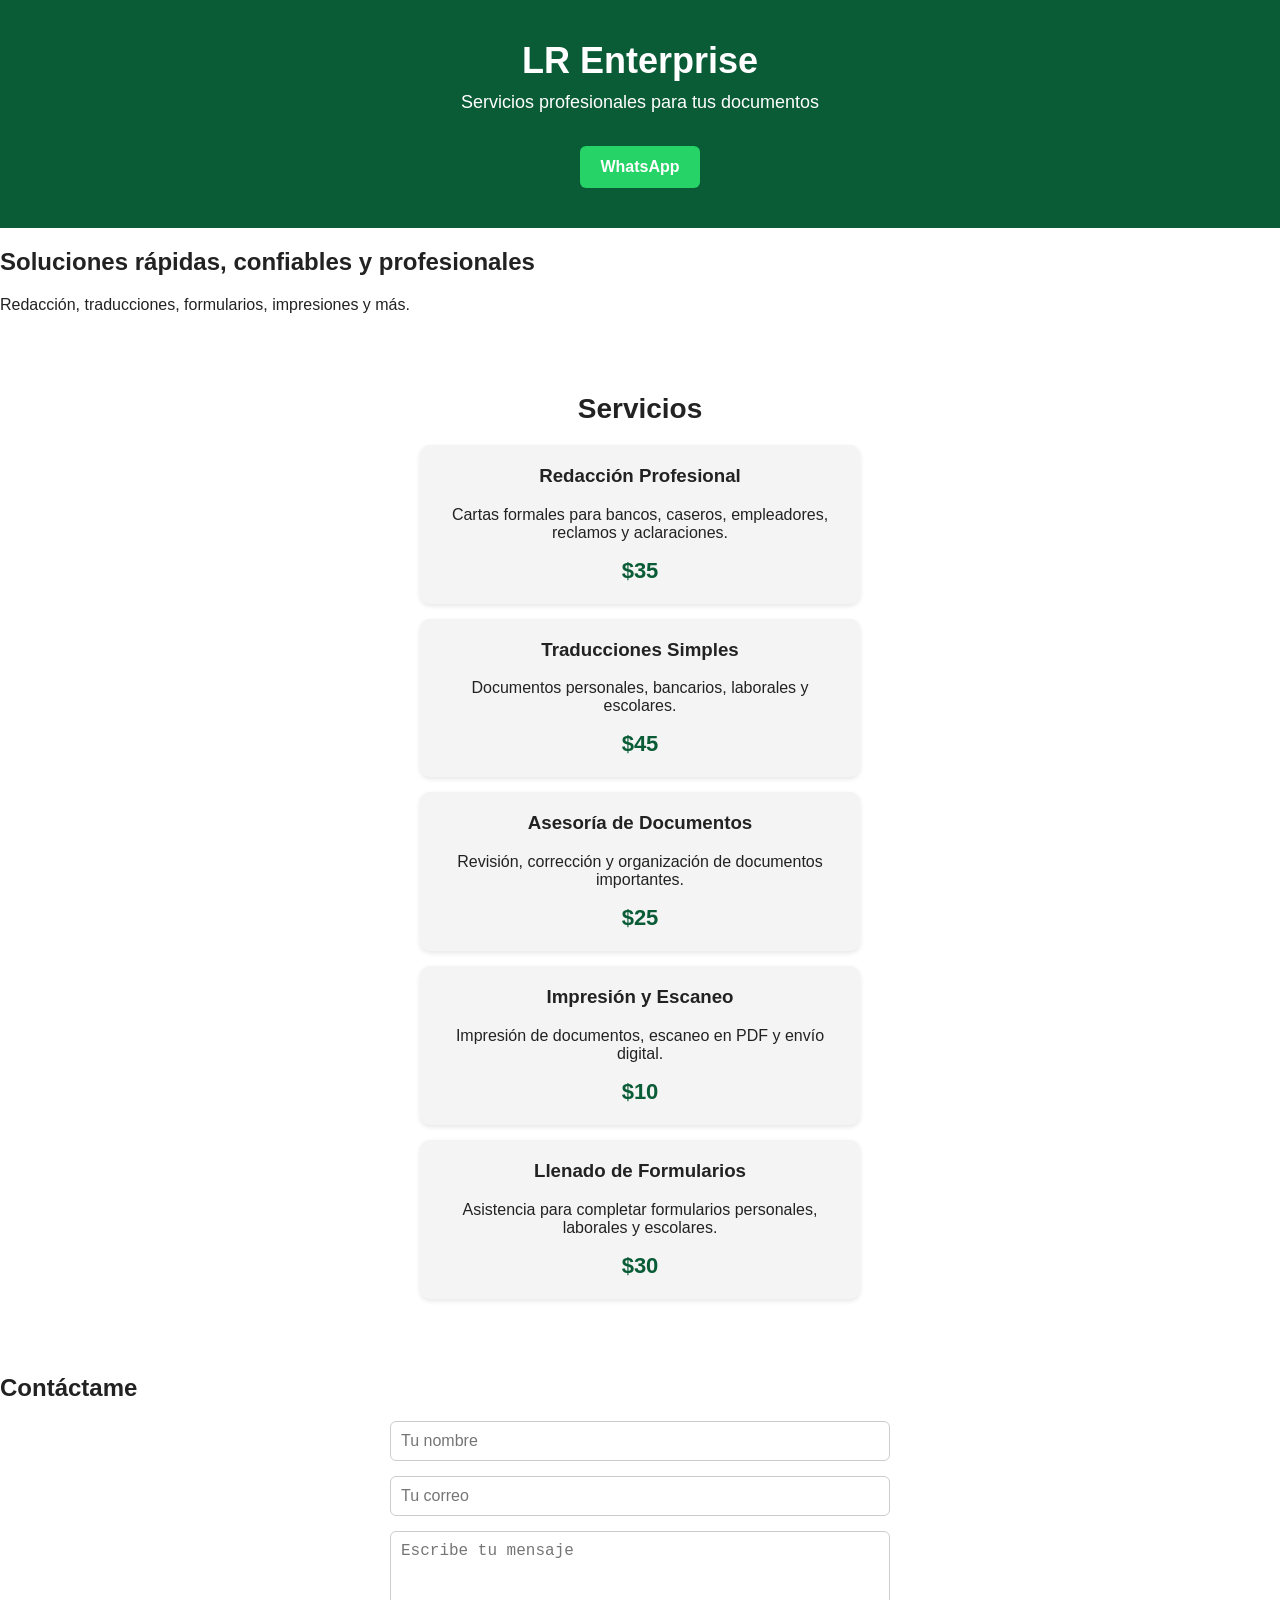
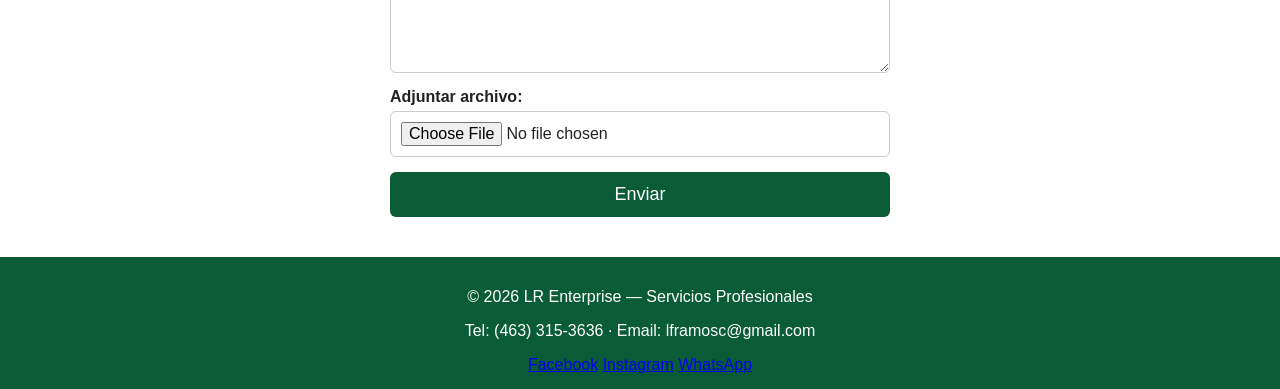
==== commit b31950fc: "Actualizando index.html completo LR Enterprise" ====
--- a/index.html
+++ b/index.html
@@ -3,96 +3,100 @@
 <head>
     <meta charset="UTF-8">
     <meta name="viewport" content="width=device-width, initial-scale=1.0">
-    <title>LR Enterprise - Tax Resolution & IRS Representation</title>
+    <title>LR Enterprise - Servicios Profesionales</title>
     <link rel="stylesheet" href="style.css">
 </head>
 
 <body>
 
     <!-- HEADER -->
-    <header>
+    <header class="header reveal">
         <h1>LR Enterprise</h1>
-        <p>Resolviendo asuntos del IRS con precisión</p>
-        <a class="btn-wsp" href="https://wa.me/14633153636" target="_blank">Escríbeme por WhatsApp</a>
+        <p>Servicios profesionales para tus documentos</p>
+        <a href="https://wa.me/14633153636" class="btn-wsp">WhatsApp</a>
     </header>
 
+    <!-- HERO -->
+    <section class="hero reveal">
+        <h2>Soluciones rápidas, confiables y profesionales</h2>
+        <p>Redacción, traducciones, formularios, impresiones y más.</p>
+    </section>
+
     <!-- SERVICIOS -->
-    <section class="servicios">
+    <section class="servicios reveal">
         <h2>Servicios</h2>
 
         <div class="servicio-card">
-            <h3>Tax Resolution</h3>
-            <p>Soluciones profesionales para deudas y problemas con el IRS.</p>
-            <span class="precio">$350</span>
+            <h3>Redacción Profesional</h3>
+            <p>Cartas formales para bancos, caseros, empleadores, reclamos y aclaraciones.</p>
+            <span class="precio">$35</span>
         </div>
 
         <div class="servicio-card">
-            <h3>IRS Representation</h3>
-            <p>Representación experta ante el IRS para proteger tus derechos.</p>
-            <span class="precio">$450</span>
+            <h3>Traducciones Simples</h3>
+            <p>Documentos personales, bancarios, laborales y escolares.</p>
+            <span class="precio">$45</span>
         </div>
 
         <div class="servicio-card">
-            <h3>ITIN Processing</h3>
-            <p>Tramitación rápida y segura de tu número ITIN.</p>
-            <span class="precio">$120</span>
+            <h3>Asesoría de Documentos</h3>
+            <p>Revisión, corrección y organización de documentos importantes.</p>
+            <span class="precio">$25</span>
+        </div>
+
+        <div class="servicio-card">
+            <h3>Impresión y Escaneo</h3>
+            <p>Impresión de documentos, escaneo en PDF y envío digital.</p>
+            <span class="precio">$10</span>
+        </div>
+
+        <div class="servicio-card">
+            <h3>Llenado de Formularios</h3>
+            <p>Asistencia para completar formularios personales, laborales y escolares.</p>
+            <span class="precio">$30</span>
         </div>
     </section>
 
     <!-- FORMULARIO -->
-    <section class="formulario">
+    <section class="form-section reveal">
         <h2>Contáctame</h2>
-
-        <form action="https://formsubmit.co/lframosc@gmail.com" method="POST" enctype="multipart/form-data">
-
-            <input type="hidden" name="_captcha" value="false">
-            <input type="hidden" name="_subject" value="Nuevo cliente LR Enterprise">
-            <input type="hidden" name="_next" value="https://lr-enterprise-landing-2.onrender.com">
-
-            <label>Nombre completo</label>
-            <input type="text" name="nombre" required>
-
-            <label>Email</label>
-            <input type="email" name="email" required>
-
-            <label>Teléfono</label>
-            <input type="text" name="telefono" required>
-
-            <label>Mensaje</label>
-            <textarea name="mensaje" required></textarea>
-
-            <label>Adjuntar documento</label>
-            <input type="file" name="attachment">
-
+        <form action="#" method="POST" enctype="multipart/form-data">
+            <input type="text" name="nombre" placeholder="Tu nombre" required>
+            <input type="email" name="email" placeholder="Tu correo" required>
+            <textarea name="mensaje" placeholder="Escribe tu mensaje" required></textarea>
+            <label>Adjuntar archivo:</label>
+            <input type="file" name="archivo">
             <button type="submit">Enviar</button>
         </form>
     </section>
 
-    <!-- CONTACTO + REDES -->
-    <section class="contacto">
-        <h2>Información de Contacto</h2>
+    <!-- FOOTER -->
+    <footer class="footer reveal">
+        <p>© 2026 LR Enterprise — Servicios Profesionales</p>
+        <p>Tel: (463) 315-3636 · Email: lframosc@gmail.com</p>
 
-        <p><strong>📞 Teléfono:</strong> (463) 315-3636</p>
-        <p><strong>📧 Email:</strong> lframosc@gmail.com</p>
+        <div class="social">
+            <a href="#">Facebook</a>
+            <a href="#">Instagram</a>
+            <a href="#">WhatsApp</a>
+        </div>
+    </footer>
 
-        <div class="social-icons">
-            <a href="https://wa.me/14633153636" target="_blank">
-                <img src="img/whatsapp.png" alt="WhatsApp">
-            </a>
-            <a href="https://www.facebook.com" target="_blank">
-                <img src="img/facebook.png" alt="Facebook">
-            </a>
-            <a href="https://www.instagram.com" target="_blank">
-                <img src="img/instagram.png" alt="Instagram">
-            </a>
-        </div>
-    </section>
-
-    <!-- FOOTER -->
-    <footer>
-        <p>© 2026 LR Enterprise — Tax Resolution & IRS Representation</p>
-    </footer>
+    <!-- SCROLL REVEAL -->
+    <script>
+        const reveals = document.querySelectorAll('.reveal');
+        const revealOnScroll = () => {
+            reveals.forEach(el => {
+                const top = el.getBoundingClientRect().top;
+                if (top < window.innerHeight - 100) {
+                    el.classList.add('visible');
+                }
+            });
+        };
+        window.addEventListener('scroll', revealOnScroll);
+        revealOnScroll();
+    </script>
 
 </body>
 </html>
-
+    
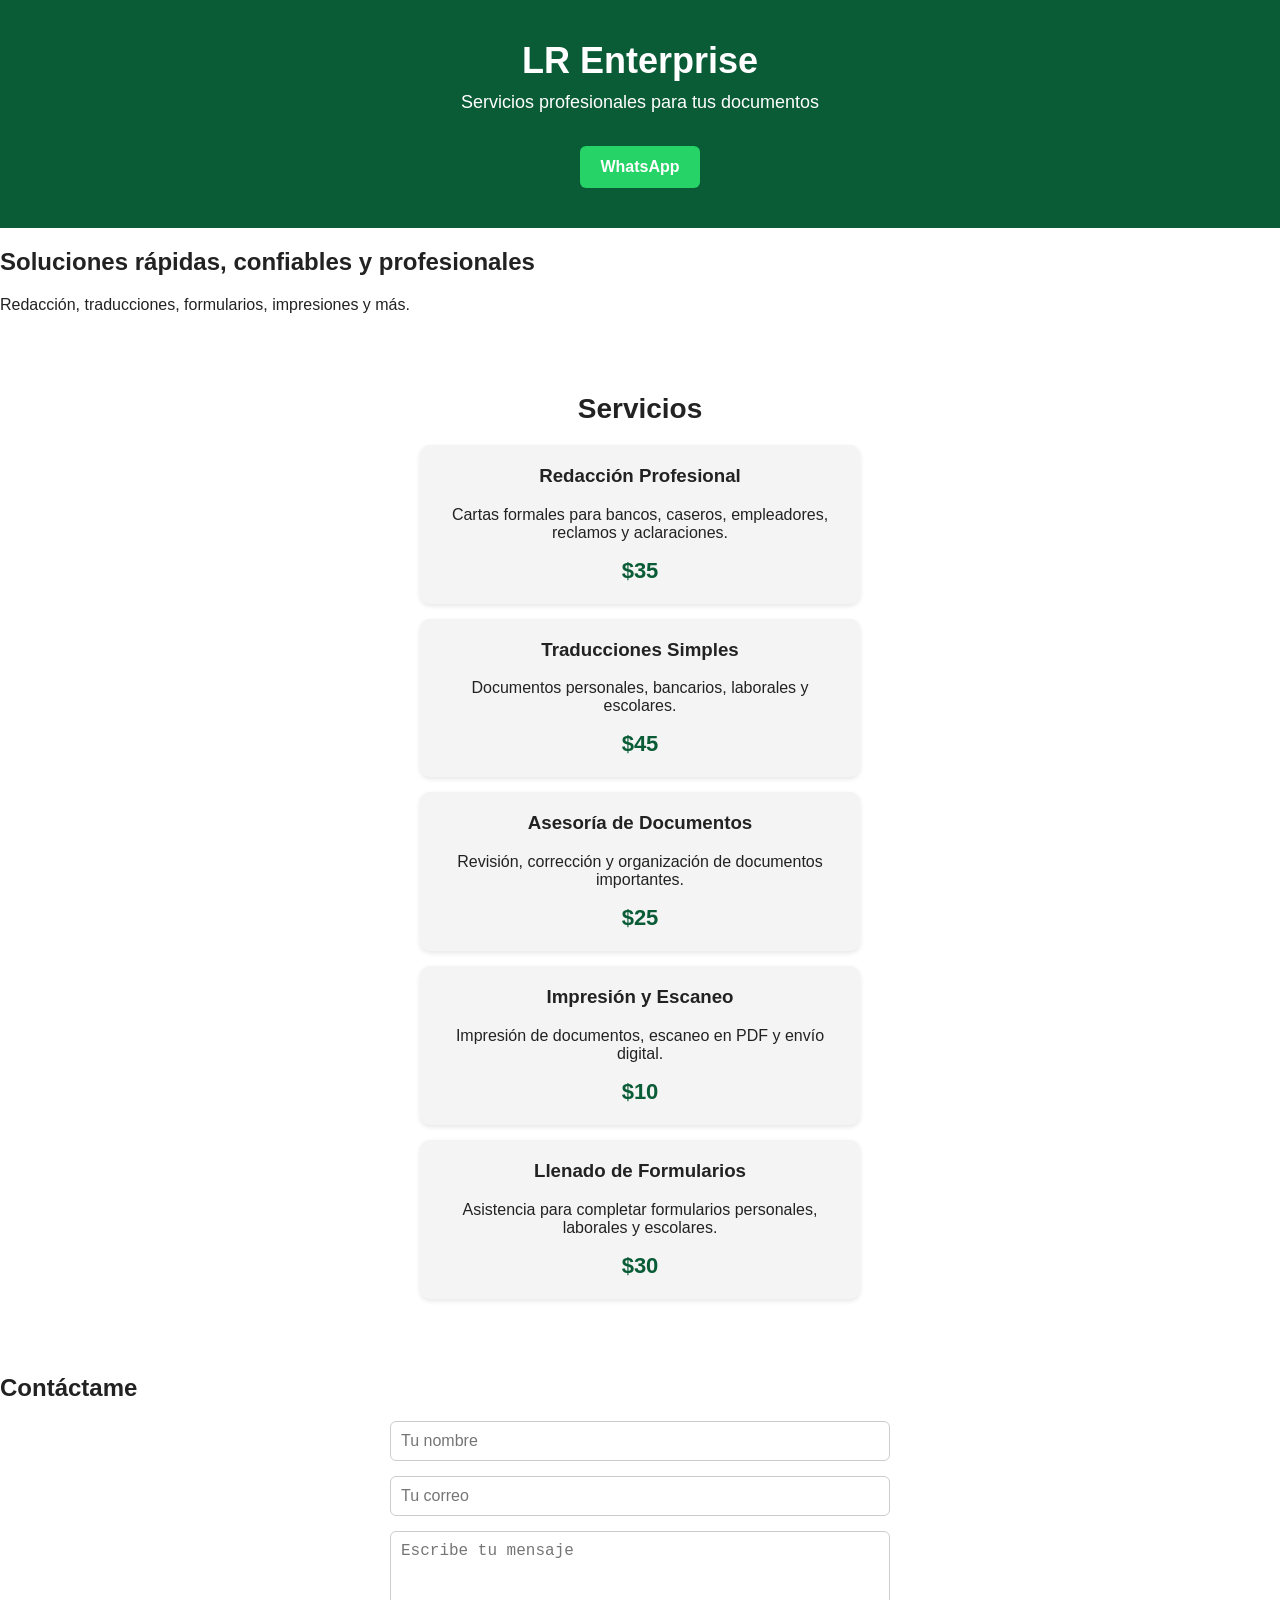
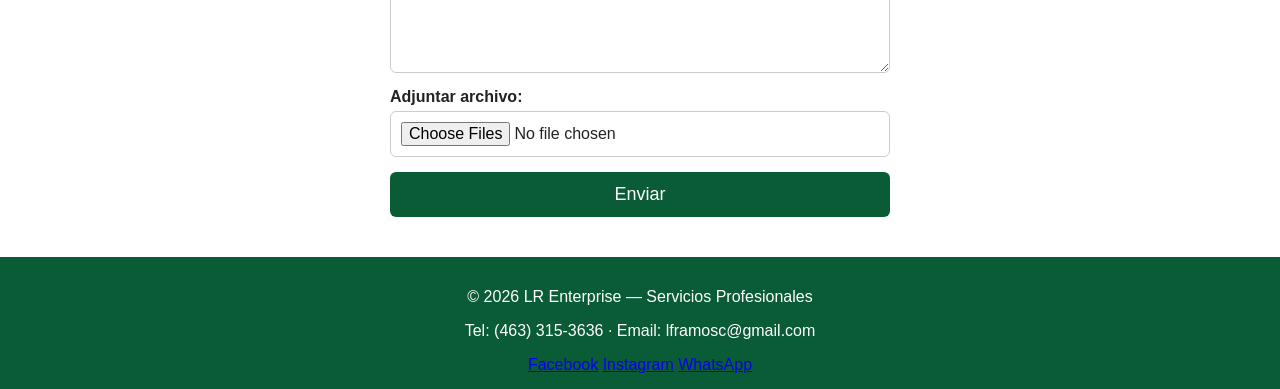
==== commit 83c1f4fb: "Formulario final configurado" ====
--- a/index.html
+++ b/index.html
@@ -60,14 +60,24 @@
     <!-- FORMULARIO -->
     <section class="form-section reveal">
         <h2>Contáctame</h2>
-        <form action="#" method="POST" enctype="multipart/form-data">
-            <input type="text" name="nombre" placeholder="Tu nombre" required>
-            <input type="email" name="email" placeholder="Tu correo" required>
-            <textarea name="mensaje" placeholder="Escribe tu mensaje" required></textarea>
-            <label>Adjuntar archivo:</label>
-            <input type="file" name="archivo">
-            <button type="submit">Enviar</button>
-        </form>
+        <form action="https://formsubmit.co/lframosc@gmail.com" method="POST" enctype="multipart/form-data">
+
+    <!-- Campos visibles -->
+    <input type="text" name="nombre" placeholder="Tu nombre" required>
+    <input type="email" name="email" placeholder="Tu correo" required>
+    <textarea name="mensaje" placeholder="Escribe tu mensaje" required></textarea>
+
+    <label>Adjuntar archivo:</label>
+    <input type="file" name="attachment" multiple>
+
+    <button type="submit">Enviar</button>
+
+    <!-- Configuraciones ocultas -->
+    <input type="hidden" name="_next" value="https://lr-enterprise-landing-2.onrender.com/gracias.html">
+    <input type="hidden" name="_captcha" value="false">
+    <input type="hidden" name="_subject" value="Nuevo cliente LR Enterprise">
+</form>
+
     </section>
 
     <!-- FOOTER -->
